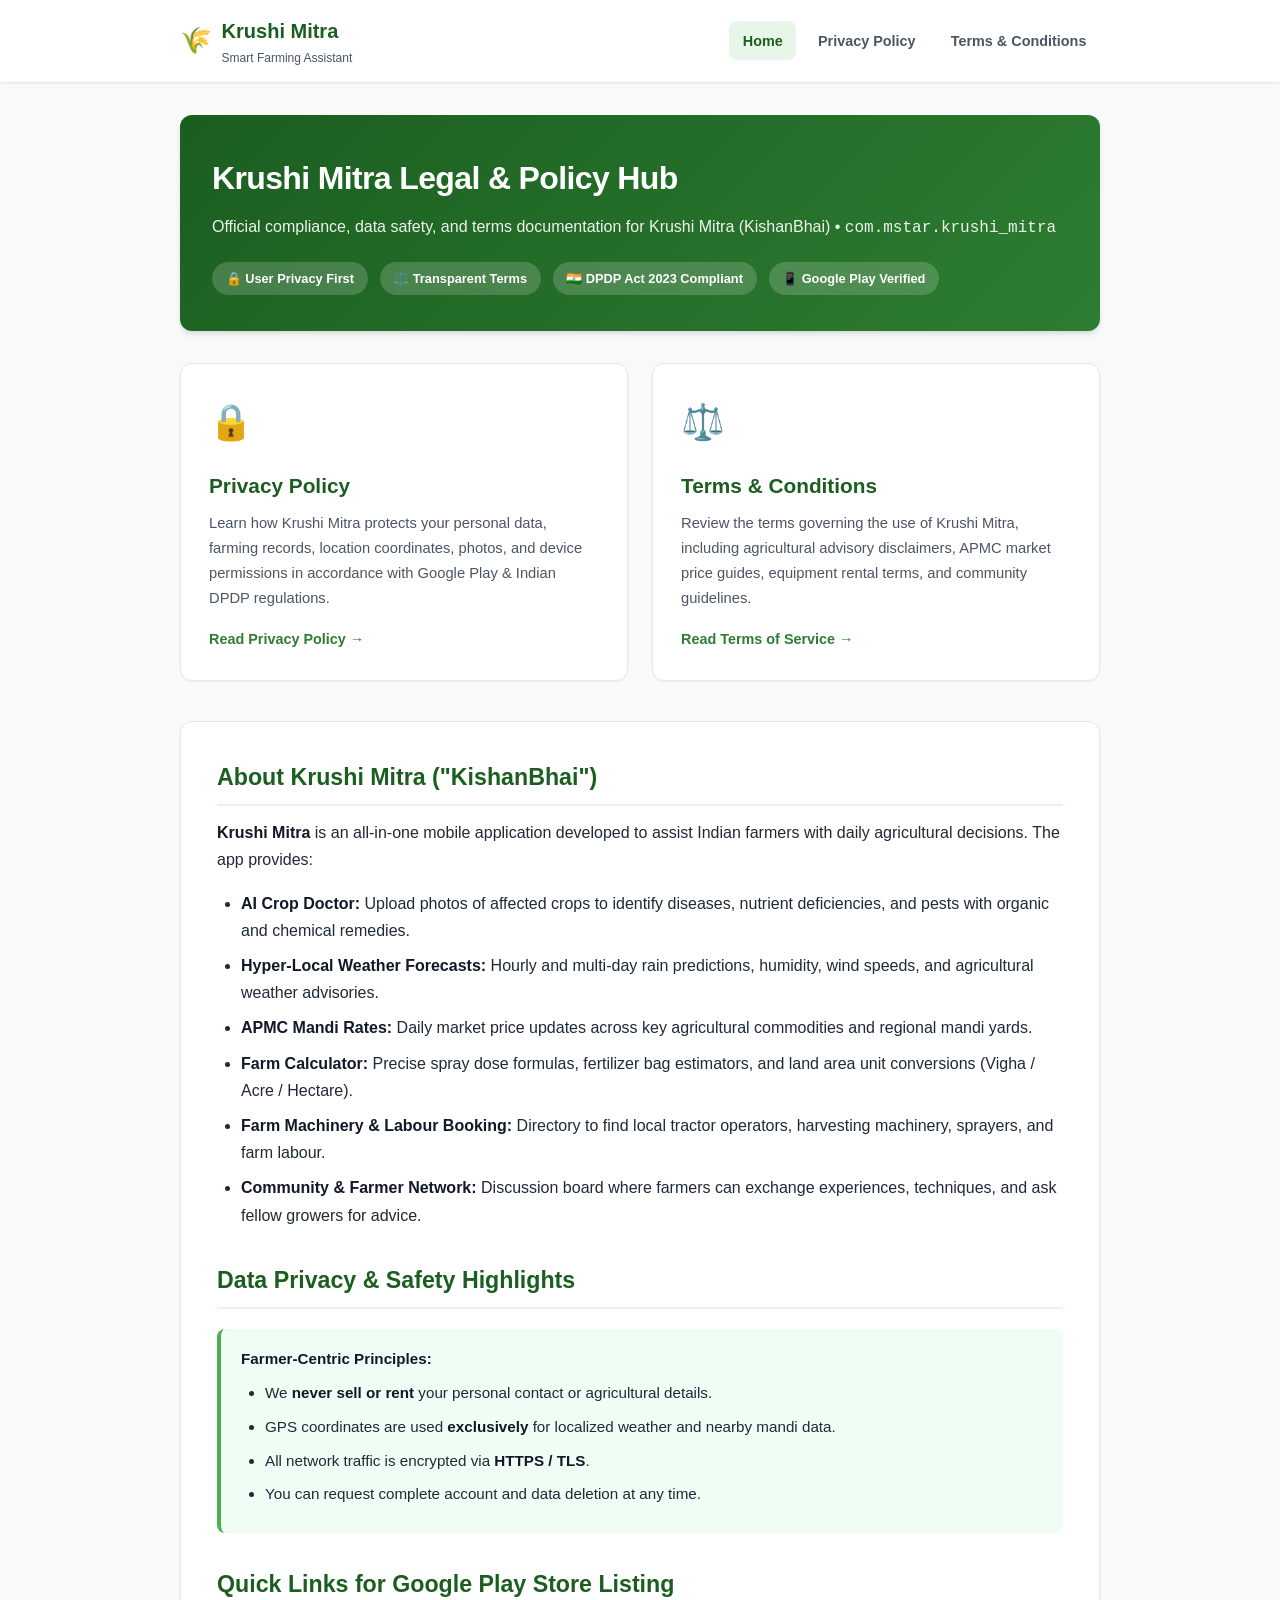
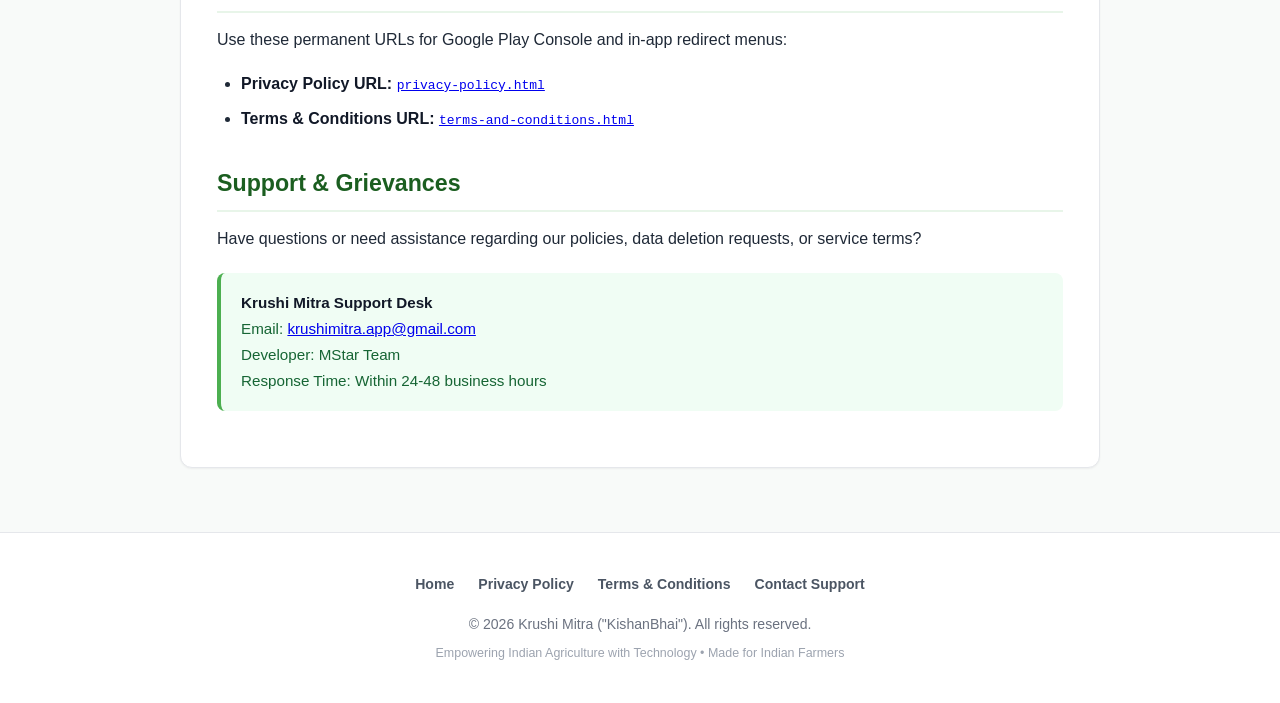
==== index.html @ 88faa7fb "Initial commit: Privacy Policy and Terms and Conditions pages for Krushi Mitra" ====
<!DOCTYPE html>
<html lang="en">
<head>
  <meta charset="UTF-8">
  <meta name="viewport" content="width=device-width, initial-scale=1.0">
  <title>Krushi Mitra - Legal & Policy Hub</title>
  <meta name="description" content="Official Legal and Policy Portal for Krushi Mitra (KishanBhai). Access Privacy Policy, Terms & Conditions, and User Data Rights.">
  <link rel="stylesheet" href="style.css">
  <link rel="icon" href="data:image/svg+xml,<svg xmlns=%22http://www.w3.org/2000/svg%22 viewBox=%220 0 100 100%22><text y=%22.9em%22 font-size=%2290%22>🌾</text></svg>">
</head>
<body>

  <!-- Site Header -->
  <header class="site-header">
    <div class="nav-container">
      <a href="index.html" class="brand">
        <span class="brand-icon">🌾</span>
        <div>
          <span>Krushi Mitra</span>
          <span class="brand-sub">Smart Farming Assistant</span>
        </div>
      </a>
      <nav class="nav-links">
        <a href="index.html" class="nav-link active">Home</a>
        <a href="privacy-policy.html" class="nav-link">Privacy Policy</a>
        <a href="terms-and-conditions.html" class="nav-link">Terms & Conditions</a>
      </nav>
    </div>
  </header>

  <!-- Main Content -->
  <main class="content-wrapper">

    <!-- Hero Card -->
    <section class="hero-card">
      <h1>Krushi Mitra Legal & Policy Hub</h1>
      <p class="hero-subtitle">Official compliance, data safety, and terms documentation for Krushi Mitra (KishanBhai) &bull; <code>com.mstar.krushi_mitra</code></p>
      <div class="badge-row">
        <span class="badge">🔒 User Privacy First</span>
        <span class="badge">⚖️ Transparent Terms</span>
        <span class="badge">🇮🇳 DPDP Act 2023 Compliant</span>
        <span class="badge">📱 Google Play Verified</span>
      </div>
    </section>

    <!-- Action Grid -->
    <section class="action-grid">
      
      <!-- Privacy Policy Card -->
      <a href="privacy-policy.html" class="action-card">
        <div class="action-icon">🔒</div>
        <h3>Privacy Policy</h3>
        <p>Learn how Krushi Mitra protects your personal data, farming records, location coordinates, photos, and device permissions in accordance with Google Play & Indian DPDP regulations.</p>
        <span class="action-link-text">Read Privacy Policy &rarr;</span>
      </a>

      <!-- Terms & Conditions Card -->
      <a href="terms-and-conditions.html" class="action-card">
        <div class="action-icon">⚖️</div>
        <h3>Terms & Conditions</h3>
        <p>Review the terms governing the use of Krushi Mitra, including agricultural advisory disclaimers, APMC market price guides, equipment rental terms, and community guidelines.</p>
        <span class="action-link-text">Read Terms of Service &rarr;</span>
      </a>

    </section>

    <!-- Overview Card -->
    <article class="policy-card">
      <h2>About Krushi Mitra ("KishanBhai")</h2>
      <p>
        <strong>Krushi Mitra</strong> is an all-in-one mobile application developed to assist Indian farmers with daily agricultural decisions. The app provides:
      </p>
      <ul>
        <li><strong>AI Crop Doctor:</strong> Upload photos of affected crops to identify diseases, nutrient deficiencies, and pests with organic and chemical remedies.</li>
        <li><strong>Hyper-Local Weather Forecasts:</strong> Hourly and multi-day rain predictions, humidity, wind speeds, and agricultural weather advisories.</li>
        <li><strong>APMC Mandi Rates:</strong> Daily market price updates across key agricultural commodities and regional mandi yards.</li>
        <li><strong>Farm Calculator:</strong> Precise spray dose formulas, fertilizer bag estimators, and land area unit conversions (Vigha / Acre / Hectare).</li>
        <li><strong>Farm Machinery & Labour Booking:</strong> Directory to find local tractor operators, harvesting machinery, sprayers, and farm labour.</li>
        <li><strong>Community & Farmer Network:</strong> Discussion board where farmers can exchange experiences, techniques, and ask fellow growers for advice.</li>
      </ul>

      <h2>Data Privacy & Safety Highlights</h2>
      <div class="callout callout-info">
        <strong>Farmer-Centric Principles:</strong>
        <ul style="margin-top: 0.5rem; margin-bottom: 0;">
          <li>We <strong>never sell or rent</strong> your personal contact or agricultural details.</li>
          <li>GPS coordinates are used <strong>exclusively</strong> for localized weather and nearby mandi data.</li>
          <li>All network traffic is encrypted via <strong>HTTPS / TLS</strong>.</li>
          <li>You can request complete account and data deletion at any time.</li>
        </ul>
      </div>

      <h2>Quick Links for Google Play Store Listing</h2>
      <p>Use these permanent URLs for Google Play Console and in-app redirect menus:</p>
      <ul>
        <li><strong>Privacy Policy URL:</strong> <a href="privacy-policy.html"><code>privacy-policy.html</code></a></li>
        <li><strong>Terms & Conditions URL:</strong> <a href="terms-and-conditions.html"><code>terms-and-conditions.html</code></a></li>
      </ul>

      <h2>Support & Grievances</h2>
      <p>
        Have questions or need assistance regarding our policies, data deletion requests, or service terms?
      </p>
      <div class="callout callout-info">
        <strong>Krushi Mitra Support Desk</strong><br>
        Email: <a href="mailto:krushimitra.app@gmail.com">krushimitra.app@gmail.com</a><br>
        Developer: MStar Team<br>
        Response Time: Within 24-48 business hours
      </div>

    </article>

  </main>

  <!-- Site Footer -->
  <footer class="site-footer">
    <div class="footer-nav">
      <a href="index.html">Home</a>
      <a href="privacy-policy.html">Privacy Policy</a>
      <a href="terms-and-conditions.html">Terms & Conditions</a>
      <a href="mailto:krushimitra.app@gmail.com">Contact Support</a>
    </div>
    <p>&copy; 2026 Krushi Mitra ("KishanBhai"). All rights reserved.</p>
    <p style="font-size: 0.78rem; margin-top: 0.4rem; color: #9ca3af;">Empowering Indian Agriculture with Technology &bull; Made for Indian Farmers</p>
  </footer>

  <!-- Back to Top Button -->
  <button id="back-to-top" aria-label="Back to top" onclick="window.scrollTo({top: 0, behavior: 'smooth'});">↑</button>

  <script>
    const btn = document.getElementById('back-to-top');
    window.addEventListener('scroll', () => {
      if (window.scrollY > 300) {
        btn.style.display = 'flex';
      } else {
        btn.style.display = 'none';
      }
    });
  </script>

</body>
</html>
---- style.css ----
:root {
  --primary: #1b5e20;
  --primary-light: #2e7d32;
  --primary-lighter: #4caf50;
  --primary-bg: #e8f5e9;
  --accent: #f57f17;
  --text-main: #1f2937;
  --text-muted: #4b5563;
  --text-light: #6b7280;
  --bg-body: #f8faf9;
  --bg-card: #ffffff;
  --border: #e5e7eb;
  --border-light: #f3f4f6;
  --shadow-sm: 0 1px 2px 0 rgba(0, 0, 0, 0.05);
  --shadow-md: 0 4px 6px -1px rgba(0, 0, 0, 0.1), 0 2px 4px -1px rgba(0, 0, 0, 0.06);
  --shadow-lg: 0 10px 15px -3px rgba(0, 0, 0, 0.1), 0 4px 6px -2px rgba(0, 0, 0, 0.05);
  --radius: 12px;
  --radius-sm: 8px;
  --radius-full: 9999px;
  --max-w: 960px;
}

* {
  box-sizing: border-box;
  margin: 0;
  padding: 0;
}

body {
  font-family: -apple-system, BlinkMacSystemFont, "Segoe UI", Roboto, "Helvetica Neue", Arial, sans-serif;
  color: var(--text-main);
  background-color: var(--bg-body);
  line-height: 1.7;
  -webkit-font-smoothing: antialiased;
}

/* Header & Navigation */
header.site-header {
  background: #ffffff;
  border-bottom: 1px solid var(--border);
  position: sticky;
  top: 0;
  z-index: 100;
  box-shadow: var(--shadow-sm);
}

.nav-container {
  max-width: var(--max-w);
  margin: 0 auto;
  padding: 0.85rem 1.25rem;
  display: flex;
  justify-content: space-between;
  align-items: center;
  flex-wrap: wrap;
  gap: 0.75rem;
}

.brand {
  display: flex;
  align-items: center;
  gap: 0.6rem;
  text-decoration: none;
  color: var(--primary);
  font-weight: 800;
  font-size: 1.25rem;
}

.brand-icon {
  font-size: 1.6rem;
  line-height: 1;
}

.brand-sub {
  font-size: 0.75rem;
  color: var(--text-muted);
  font-weight: 500;
  display: block;
}

nav.nav-links {
  display: flex;
  align-items: center;
  gap: 0.5rem;
}

.nav-link {
  text-decoration: none;
  color: var(--text-muted);
  font-weight: 600;
  font-size: 0.9rem;
  padding: 0.45rem 0.85rem;
  border-radius: var(--radius-sm);
  transition: all 0.2s ease;
}

.nav-link:hover {
  color: var(--primary);
  background-color: var(--primary-bg);
}

.nav-link.active {
  color: var(--primary);
  background-color: var(--primary-bg);
  font-weight: 700;
}

/* Main Container */
main.content-wrapper {
  max-width: var(--max-w);
  margin: 2rem auto 4rem auto;
  padding: 0 1.25rem;
}

/* Hero Section */
.hero-card {
  background: linear-gradient(135deg, #1b5e20 0%, #2e7d32 100%);
  color: #ffffff;
  border-radius: var(--radius);
  padding: 2.25rem 2rem;
  margin-bottom: 2rem;
  box-shadow: var(--shadow-md);
}

.hero-card h1 {
  font-size: 2rem;
  font-weight: 800;
  margin-bottom: 0.5rem;
  letter-spacing: -0.02em;
}

.hero-subtitle {
  font-size: 1rem;
  opacity: 0.92;
  margin-bottom: 1.25rem;
}

.badge-row {
  display: flex;
  gap: 0.75rem;
  flex-wrap: wrap;
}

.badge {
  display: inline-flex;
  align-items: center;
  gap: 0.4rem;
  background: rgba(255, 255, 255, 0.18);
  backdrop-filter: blur(4px);
  padding: 0.35rem 0.85rem;
  border-radius: var(--radius-full);
  font-size: 0.8rem;
  font-weight: 600;
}

/* Content Card */
.policy-card {
  background: var(--bg-card);
  border: 1px solid var(--border);
  border-radius: var(--radius);
  padding: 2.25rem;
  box-shadow: var(--shadow-sm);
  margin-bottom: 2rem;
}

.policy-card h2 {
  font-size: 1.45rem;
  font-weight: 700;
  color: var(--primary);
  margin-top: 2rem;
  margin-bottom: 0.85rem;
  padding-bottom: 0.4rem;
  border-bottom: 2px solid var(--primary-bg);
  display: flex;
  align-items: center;
  gap: 0.5rem;
}

.policy-card h2:first-of-type {
  margin-top: 0;
}

.policy-card h3 {
  font-size: 1.15rem;
  font-weight: 700;
  color: var(--text-main);
  margin-top: 1.35rem;
  margin-bottom: 0.5rem;
}

.policy-card p {
  margin-bottom: 1rem;
  color: var(--text-main);
}

.policy-card ul, .policy-card ol {
  margin-bottom: 1.25rem;
  padding-left: 1.5rem;
}

.policy-card li {
  margin-bottom: 0.5rem;
  color: var(--text-main);
}

.policy-card strong {
  color: #111827;
}

/* Callout / Notice Boxes */
.callout {
  padding: 1.1rem 1.25rem;
  border-radius: var(--radius-sm);
  margin: 1.25rem 0;
  border-left: 4px solid;
  font-size: 0.95rem;
}

.callout-info {
  background-color: #f0fdf4;
  border-left-color: var(--primary-lighter);
  color: #166534;
}

.callout-warning {
  background-color: #fffbeb;
  border-left-color: #f59e0b;
  color: #92400e;
}

.callout-alert {
  background-color: #fef2f2;
  border-left-color: #ef4444;
  color: #991b1b;
}

/* Tables */
.table-responsive {
  overflow-x: auto;
  margin: 1.25rem 0;
  border-radius: var(--radius-sm);
  border: 1px solid var(--border);
}

table {
  width: 100%;
  border-collapse: collapse;
  text-align: left;
  font-size: 0.9rem;
}

th {
  background-color: #f9fafb;
  color: var(--text-main);
  font-weight: 700;
  padding: 0.85rem 1rem;
  border-bottom: 1px solid var(--border);
}

td {
  padding: 0.85rem 1rem;
  border-bottom: 1px solid var(--border);
  color: var(--text-muted);
}

tr:last-child td {
  border-bottom: none;
}

tr:hover td {
  background-color: #fcfdfc;
}

/* Action Grid (Home) */
.action-grid {
  display: grid;
  grid-template-columns: repeat(auto-fit, minmax(280px, 1fr));
  gap: 1.5rem;
  margin-bottom: 2.5rem;
}

.action-card {
  background: var(--bg-card);
  border: 1px solid var(--border);
  border-radius: var(--radius);
  padding: 1.75rem;
  box-shadow: var(--shadow-sm);
  text-decoration: none;
  color: inherit;
  display: flex;
  flex-direction: column;
  transition: transform 0.2s ease, box-shadow 0.2s ease, border-color 0.2s ease;
}

.action-card:hover {
  transform: translateY(-3px);
  box-shadow: var(--shadow-md);
  border-color: var(--primary-lighter);
}

.action-icon {
  font-size: 2.2rem;
  margin-bottom: 1rem;
}

.action-card h3 {
  font-size: 1.3rem;
  font-weight: 700;
  color: var(--primary);
  margin-bottom: 0.5rem;
}

.action-card p {
  font-size: 0.92rem;
  color: var(--text-muted);
  flex-grow: 1;
  margin-bottom: 1rem;
}

.action-link-text {
  font-size: 0.9rem;
  font-weight: 700;
  color: var(--primary-light);
  display: inline-flex;
  align-items: center;
  gap: 0.35rem;
}

/* Quick Jump Menu */
.quick-jump {
  background: #f9fafb;
  border: 1px solid var(--border);
  border-radius: var(--radius-sm);
  padding: 1rem 1.25rem;
  margin-bottom: 1.75rem;
}

.quick-jump-title {
  font-weight: 700;
  font-size: 0.85rem;
  text-transform: uppercase;
  letter-spacing: 0.05em;
  color: var(--text-light);
  margin-bottom: 0.5rem;
}

.quick-jump-list {
  display: flex;
  flex-wrap: wrap;
  gap: 0.5rem;
  list-style: none;
  padding: 0;
  margin: 0;
}

.quick-jump-list a {
  text-decoration: none;
  background: #ffffff;
  border: 1px solid var(--border);
  color: var(--primary);
  font-size: 0.82rem;
  font-weight: 600;
  padding: 0.35rem 0.75rem;
  border-radius: var(--radius-full);
  transition: all 0.15s ease;
}

.quick-jump-list a:hover {
  background: var(--primary);
  color: #ffffff;
  border-color: var(--primary);
}

/* Footer */
footer.site-footer {
  background: #ffffff;
  border-top: 1px solid var(--border);
  padding: 2.5rem 1.25rem;
  text-align: center;
  color: var(--text-light);
  font-size: 0.88rem;
}

.footer-nav {
  display: flex;
  justify-content: center;
  gap: 1.5rem;
  margin-bottom: 1rem;
  flex-wrap: wrap;
}

.footer-nav a {
  text-decoration: none;
  color: var(--text-muted);
  font-weight: 600;
}

.footer-nav a:hover {
  color: var(--primary);
}

/* Back to Top */
#back-to-top {
  position: fixed;
  bottom: 24px;
  right: 24px;
  background: var(--primary);
  color: #ffffff;
  width: 44px;
  height: 44px;
  border-radius: 50%;
  border: none;
  cursor: pointer;
  box-shadow: var(--shadow-lg);
  display: none;
  align-items: center;
  justify-content: center;
  font-size: 1.25rem;
  transition: opacity 0.2s ease, transform 0.2s ease;
  z-index: 99;
}

#back-to-top:hover {
  transform: scale(1.08);
  background: var(--primary-light);
}

/* Responsive */
@media (max-width: 640px) {
  .hero-card {
    padding: 1.5rem 1.25rem;
  }
  .hero-card h1 {
    font-size: 1.5rem;
  }
  .policy-card {
    padding: 1.25rem;
  }
  .policy-card h2 {
    font-size: 1.25rem;
  }
  .nav-container {
    padding: 0.75rem 1rem;
  }
}
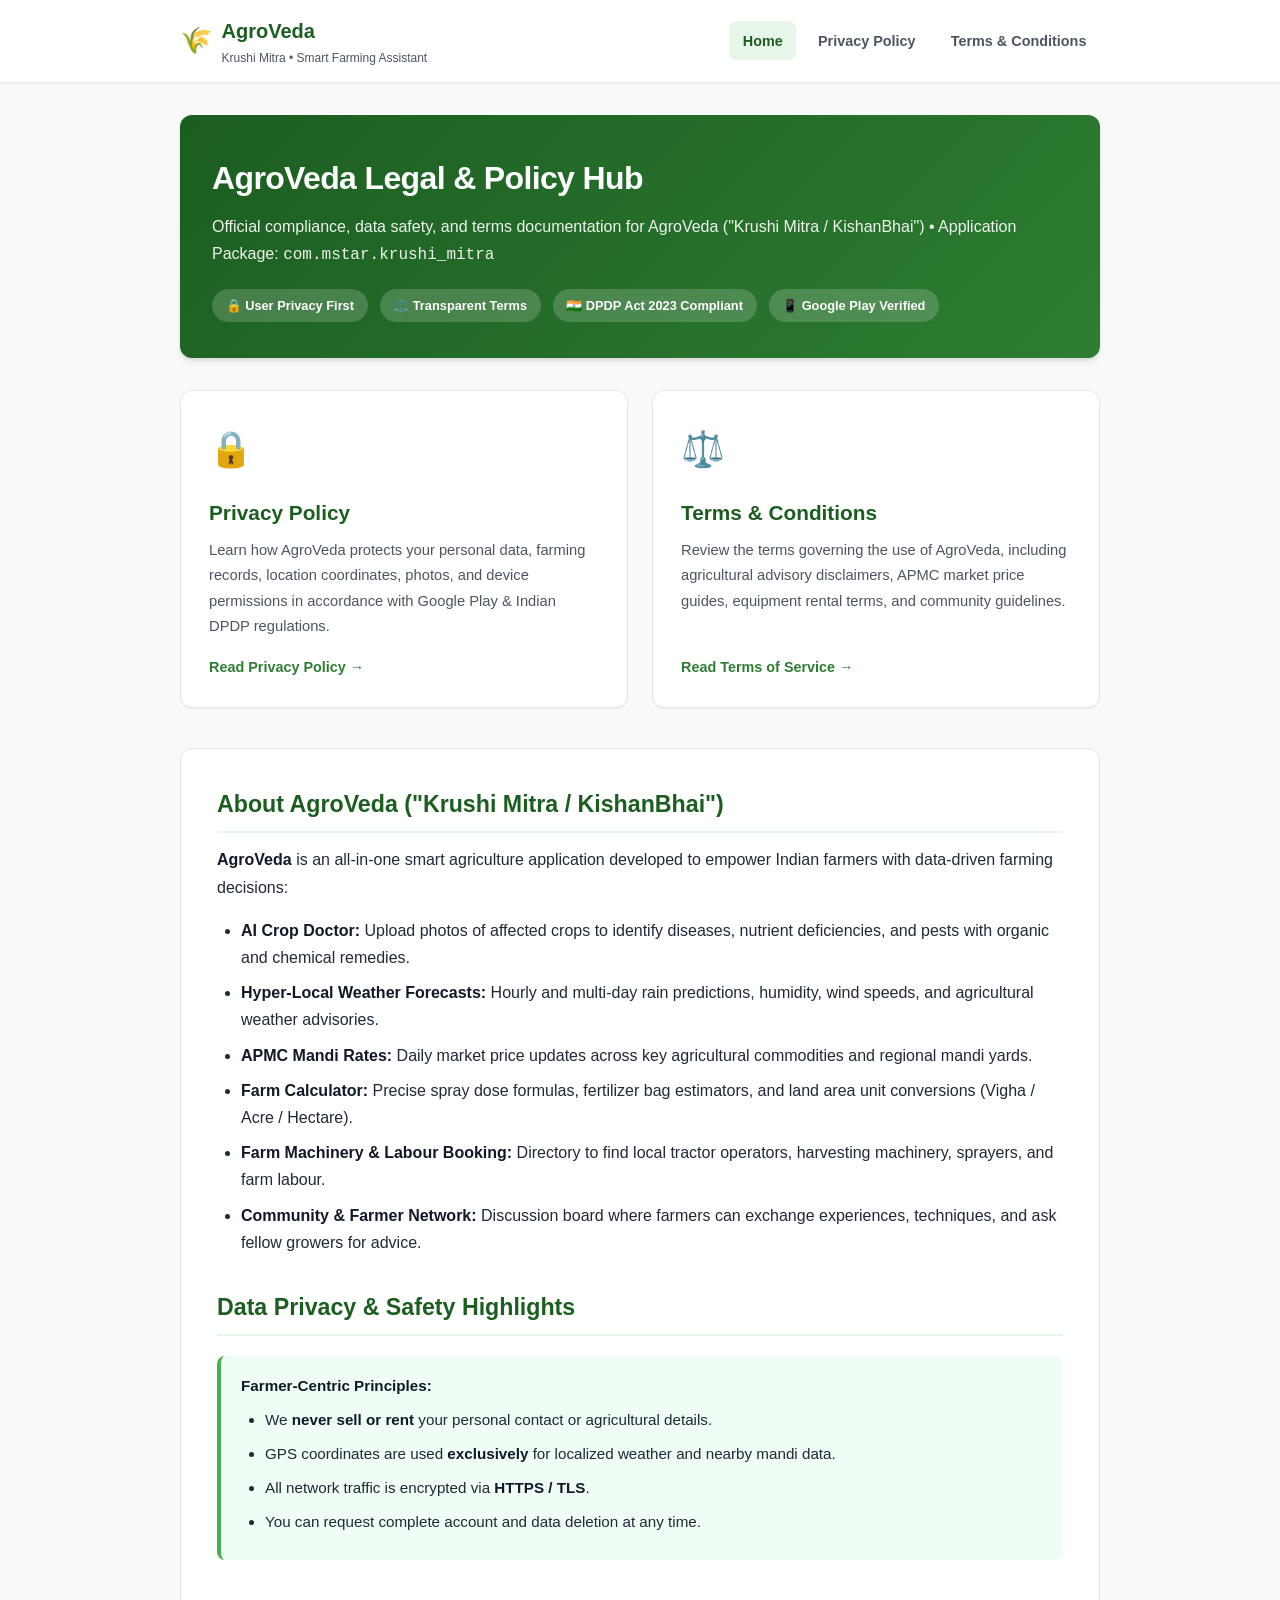
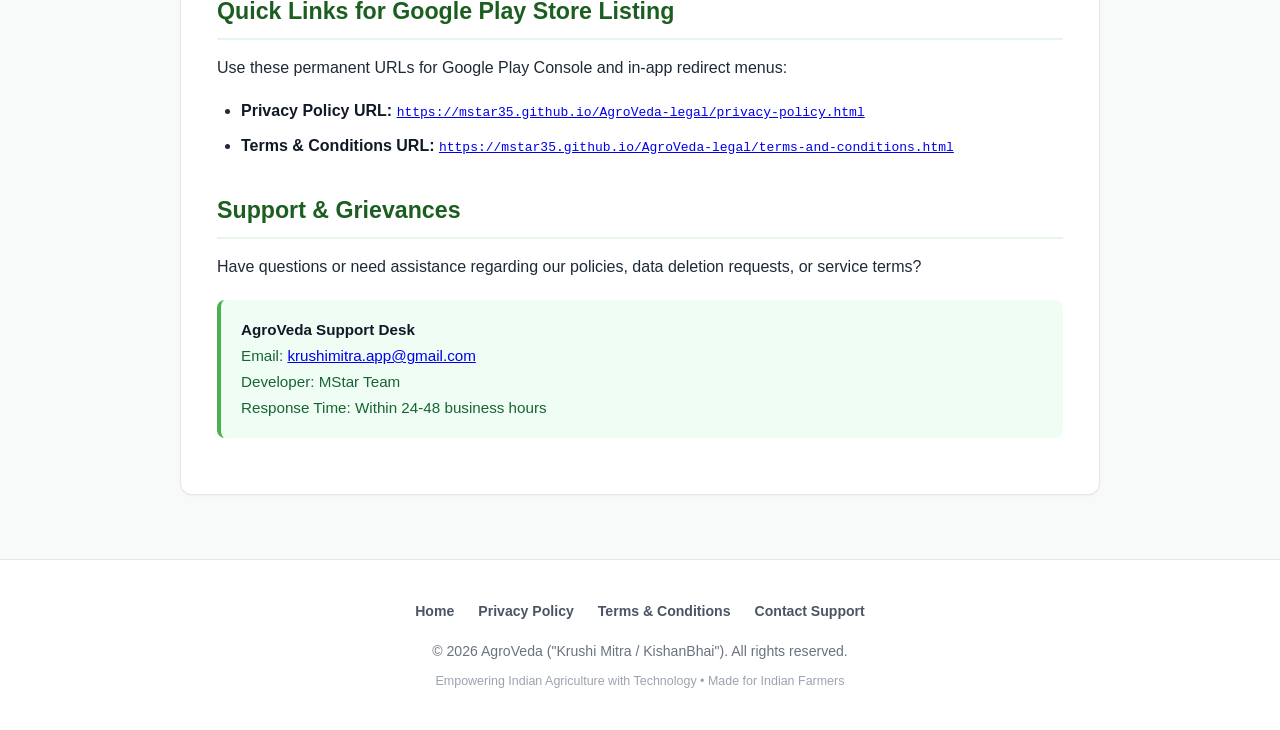
==== commit 518edb85: "Update legal documentation with AgroVeda branding and live GitHub Pages URLs" ====
--- a/index.html
+++ b/index.html
@@ -3,8 +3,8 @@
 <head>
   <meta charset="UTF-8">
   <meta name="viewport" content="width=device-width, initial-scale=1.0">
-  <title>Krushi Mitra - Legal & Policy Hub</title>
-  <meta name="description" content="Official Legal and Policy Portal for Krushi Mitra (KishanBhai). Access Privacy Policy, Terms & Conditions, and User Data Rights.">
+  <title>AgroVeda - Legal & Policy Hub</title>
+  <meta name="description" content="Official Legal and Policy Portal for AgroVeda (Krushi Mitra / KishanBhai). Access Privacy Policy, Terms & Conditions, and User Data Rights.">
   <link rel="stylesheet" href="style.css">
   <link rel="icon" href="data:image/svg+xml,<svg xmlns=%22http://www.w3.org/2000/svg%22 viewBox=%220 0 100 100%22><text y=%22.9em%22 font-size=%2290%22>🌾</text></svg>">
 </head>
@@ -16,8 +16,8 @@
       <a href="index.html" class="brand">
         <span class="brand-icon">🌾</span>
         <div>
-          <span>Krushi Mitra</span>
-          <span class="brand-sub">Smart Farming Assistant</span>
+          <span>AgroVeda</span>
+          <span class="brand-sub">Krushi Mitra &bull; Smart Farming Assistant</span>
         </div>
       </a>
       <nav class="nav-links">
@@ -33,8 +33,8 @@
 
     <!-- Hero Card -->
     <section class="hero-card">
-      <h1>Krushi Mitra Legal & Policy Hub</h1>
-      <p class="hero-subtitle">Official compliance, data safety, and terms documentation for Krushi Mitra (KishanBhai) &bull; <code>com.mstar.krushi_mitra</code></p>
+      <h1>AgroVeda Legal & Policy Hub</h1>
+      <p class="hero-subtitle">Official compliance, data safety, and terms documentation for AgroVeda ("Krushi Mitra / KishanBhai") &bull; Application Package: <code>com.mstar.krushi_mitra</code></p>
       <div class="badge-row">
         <span class="badge">🔒 User Privacy First</span>
         <span class="badge">⚖️ Transparent Terms</span>
@@ -50,7 +50,7 @@
       <a href="privacy-policy.html" class="action-card">
         <div class="action-icon">🔒</div>
         <h3>Privacy Policy</h3>
-        <p>Learn how Krushi Mitra protects your personal data, farming records, location coordinates, photos, and device permissions in accordance with Google Play & Indian DPDP regulations.</p>
+        <p>Learn how AgroVeda protects your personal data, farming records, location coordinates, photos, and device permissions in accordance with Google Play & Indian DPDP regulations.</p>
         <span class="action-link-text">Read Privacy Policy &rarr;</span>
       </a>
 
@@ -58,7 +58,7 @@
       <a href="terms-and-conditions.html" class="action-card">
         <div class="action-icon">⚖️</div>
         <h3>Terms & Conditions</h3>
-        <p>Review the terms governing the use of Krushi Mitra, including agricultural advisory disclaimers, APMC market price guides, equipment rental terms, and community guidelines.</p>
+        <p>Review the terms governing the use of AgroVeda, including agricultural advisory disclaimers, APMC market price guides, equipment rental terms, and community guidelines.</p>
         <span class="action-link-text">Read Terms of Service &rarr;</span>
       </a>
 
@@ -66,9 +66,9 @@
 
     <!-- Overview Card -->
     <article class="policy-card">
-      <h2>About Krushi Mitra ("KishanBhai")</h2>
+      <h2>About AgroVeda ("Krushi Mitra / KishanBhai")</h2>
       <p>
-        <strong>Krushi Mitra</strong> is an all-in-one mobile application developed to assist Indian farmers with daily agricultural decisions. The app provides:
+        <strong>AgroVeda</strong> is an all-in-one smart agriculture application developed to empower Indian farmers with data-driven farming decisions:
       </p>
       <ul>
         <li><strong>AI Crop Doctor:</strong> Upload photos of affected crops to identify diseases, nutrient deficiencies, and pests with organic and chemical remedies.</li>
@@ -93,8 +93,8 @@
       <h2>Quick Links for Google Play Store Listing</h2>
       <p>Use these permanent URLs for Google Play Console and in-app redirect menus:</p>
       <ul>
-        <li><strong>Privacy Policy URL:</strong> <a href="privacy-policy.html"><code>privacy-policy.html</code></a></li>
-        <li><strong>Terms & Conditions URL:</strong> <a href="terms-and-conditions.html"><code>terms-and-conditions.html</code></a></li>
+        <li><strong>Privacy Policy URL:</strong> <a href="privacy-policy.html"><code>https://mstar35.github.io/AgroVeda-legal/privacy-policy.html</code></a></li>
+        <li><strong>Terms & Conditions URL:</strong> <a href="terms-and-conditions.html"><code>https://mstar35.github.io/AgroVeda-legal/terms-and-conditions.html</code></a></li>
       </ul>
 
       <h2>Support & Grievances</h2>
@@ -102,7 +102,7 @@
         Have questions or need assistance regarding our policies, data deletion requests, or service terms?
       </p>
       <div class="callout callout-info">
-        <strong>Krushi Mitra Support Desk</strong><br>
+        <strong>AgroVeda Support Desk</strong><br>
         Email: <a href="mailto:krushimitra.app@gmail.com">krushimitra.app@gmail.com</a><br>
         Developer: MStar Team<br>
         Response Time: Within 24-48 business hours
@@ -120,7 +120,7 @@
       <a href="terms-and-conditions.html">Terms & Conditions</a>
       <a href="mailto:krushimitra.app@gmail.com">Contact Support</a>
     </div>
-    <p>&copy; 2026 Krushi Mitra ("KishanBhai"). All rights reserved.</p>
+    <p>&copy; 2026 AgroVeda ("Krushi Mitra / KishanBhai"). All rights reserved.</p>
     <p style="font-size: 0.78rem; margin-top: 0.4rem; color: #9ca3af;">Empowering Indian Agriculture with Technology &bull; Made for Indian Farmers</p>
   </footer>
 
--- a/style.css
+++ b/style.css
@@ -442,3 +442,4 @@
     padding: 0.75rem 1rem;
   }
 }
+
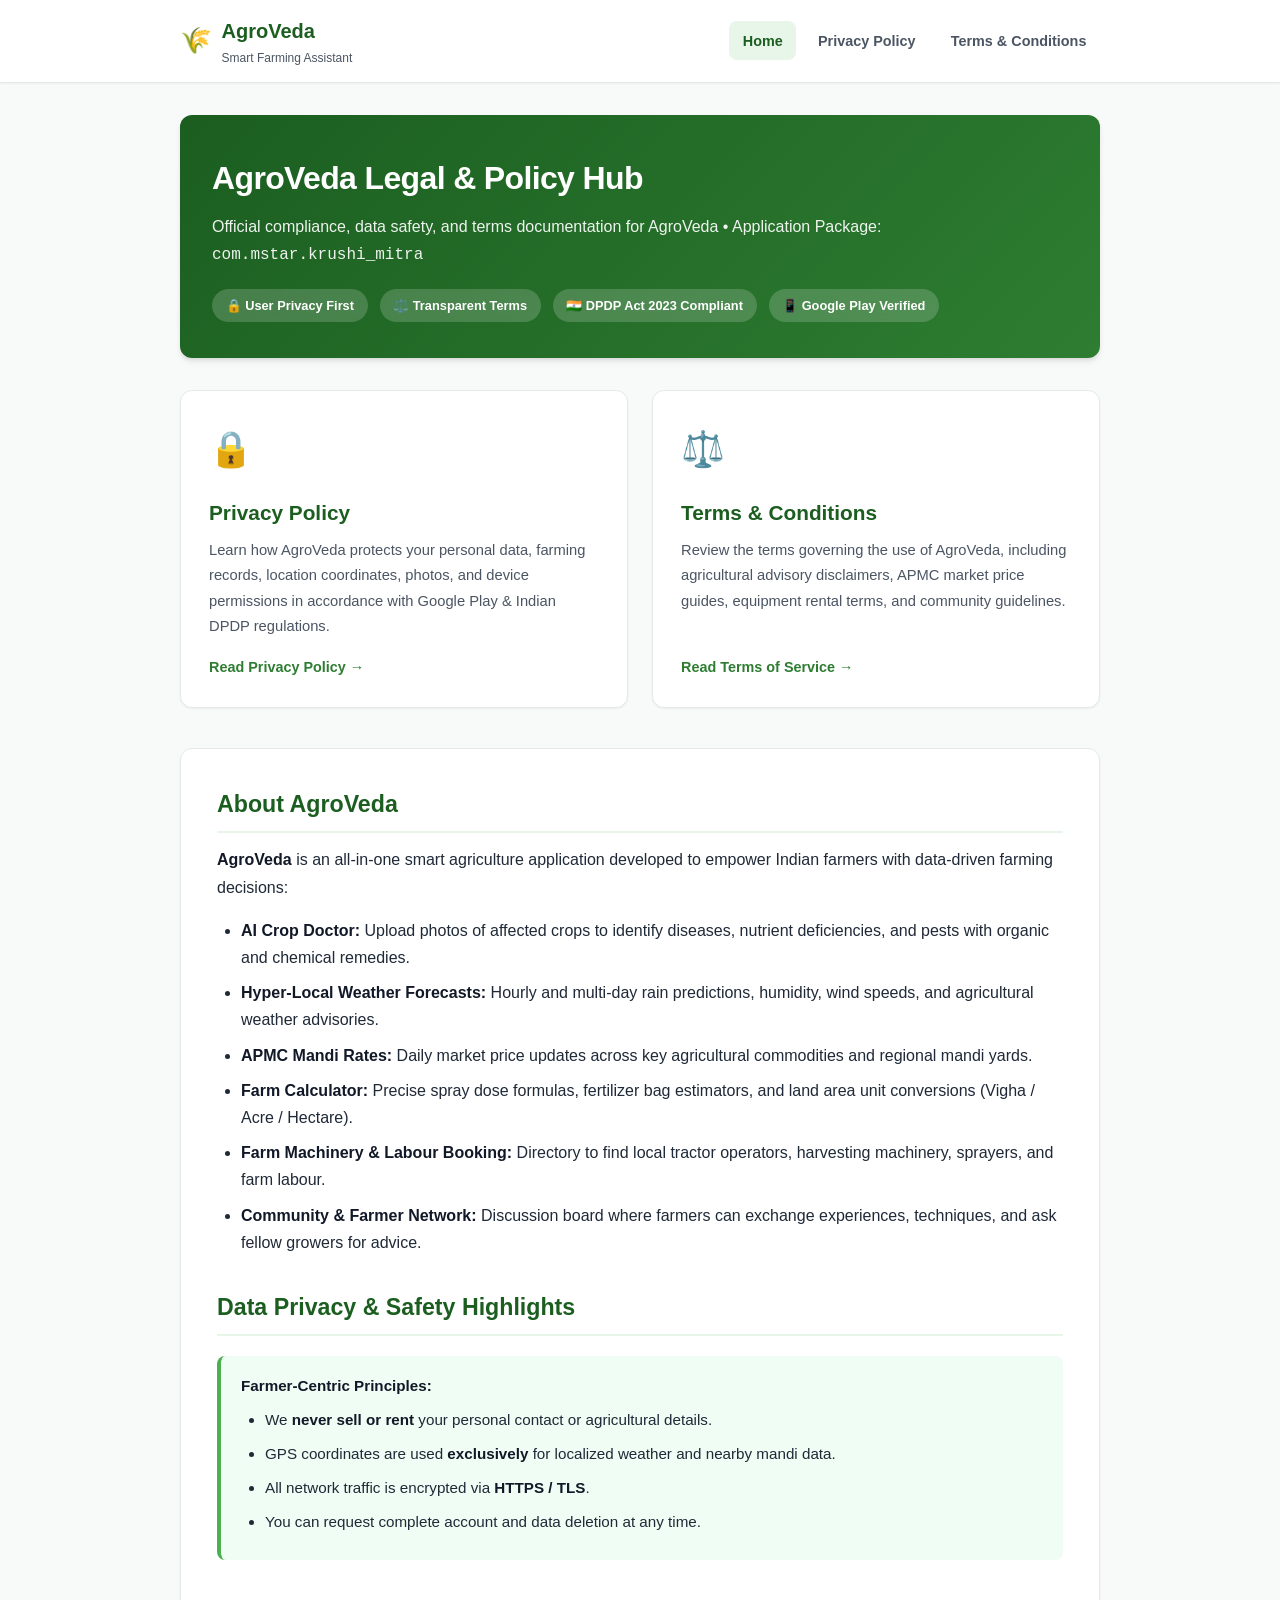
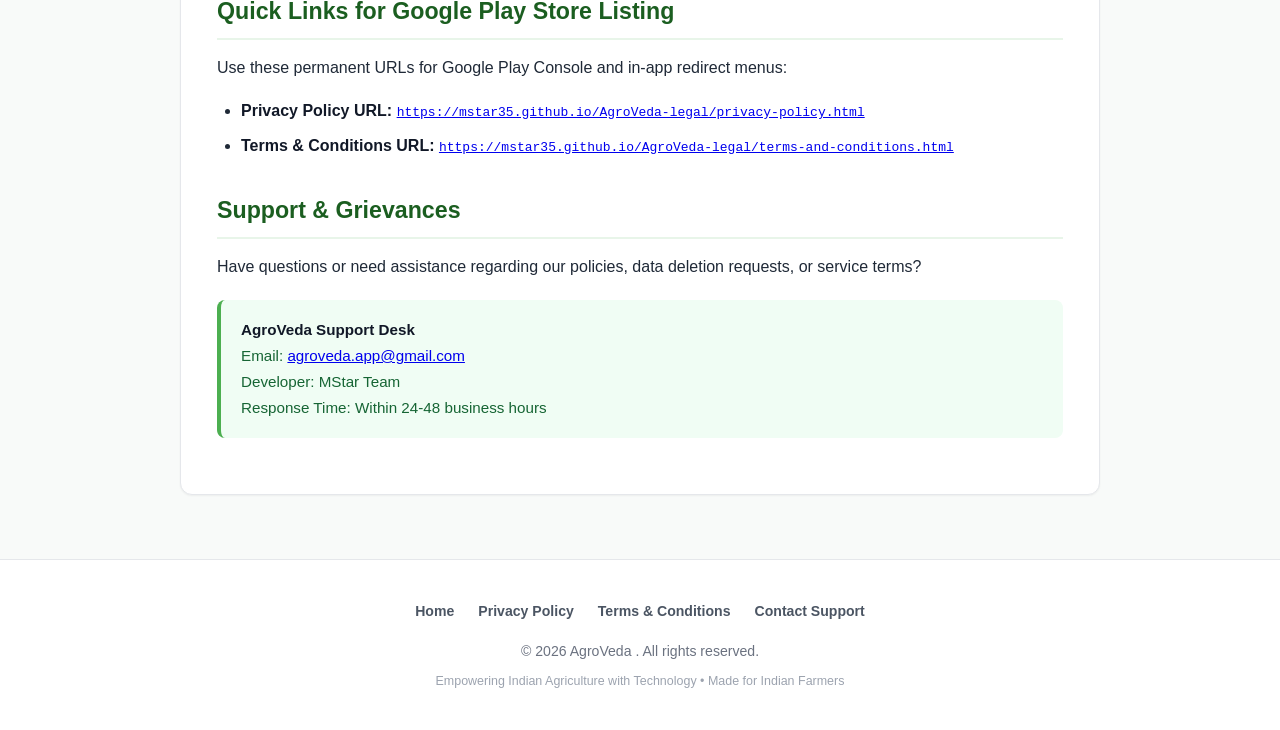
==== commit 7e03316d: "Standardize branding to AgroVeda / Agro Veda across all legal documents" ====
--- a/index.html
+++ b/index.html
@@ -4,7 +4,7 @@
   <meta charset="UTF-8">
   <meta name="viewport" content="width=device-width, initial-scale=1.0">
   <title>AgroVeda - Legal & Policy Hub</title>
-  <meta name="description" content="Official Legal and Policy Portal for AgroVeda (Krushi Mitra / KishanBhai). Access Privacy Policy, Terms & Conditions, and User Data Rights.">
+  <meta name="description" content="Official Legal and Policy Portal for AgroVeda (AgroVeda). Access Privacy Policy, Terms & Conditions, and User Data Rights.">
   <link rel="stylesheet" href="style.css">
   <link rel="icon" href="data:image/svg+xml,<svg xmlns=%22http://www.w3.org/2000/svg%22 viewBox=%220 0 100 100%22><text y=%22.9em%22 font-size=%2290%22>🌾</text></svg>">
 </head>
@@ -17,7 +17,7 @@
         <span class="brand-icon">🌾</span>
         <div>
           <span>AgroVeda</span>
-          <span class="brand-sub">Krushi Mitra &bull; Smart Farming Assistant</span>
+          <span class="brand-sub">Smart Farming Assistant</span>
         </div>
       </a>
       <nav class="nav-links">
@@ -34,7 +34,7 @@
     <!-- Hero Card -->
     <section class="hero-card">
       <h1>AgroVeda Legal & Policy Hub</h1>
-      <p class="hero-subtitle">Official compliance, data safety, and terms documentation for AgroVeda ("Krushi Mitra / KishanBhai") &bull; Application Package: <code>com.mstar.krushi_mitra</code></p>
+      <p class="hero-subtitle">Official compliance, data safety, and terms documentation for AgroVeda  &bull; Application Package: <code>com.mstar.krushi_mitra</code></p>
       <div class="badge-row">
         <span class="badge">🔒 User Privacy First</span>
         <span class="badge">⚖️ Transparent Terms</span>
@@ -66,7 +66,7 @@
 
     <!-- Overview Card -->
     <article class="policy-card">
-      <h2>About AgroVeda ("Krushi Mitra / KishanBhai")</h2>
+      <h2>About AgroVeda </h2>
       <p>
         <strong>AgroVeda</strong> is an all-in-one smart agriculture application developed to empower Indian farmers with data-driven farming decisions:
       </p>
@@ -103,7 +103,7 @@
       </p>
       <div class="callout callout-info">
         <strong>AgroVeda Support Desk</strong><br>
-        Email: <a href="mailto:krushimitra.app@gmail.com">krushimitra.app@gmail.com</a><br>
+        Email: <a href="mailto:agroveda.app@gmail.com">agroveda.app@gmail.com</a><br>
         Developer: MStar Team<br>
         Response Time: Within 24-48 business hours
       </div>
@@ -118,9 +118,9 @@
       <a href="index.html">Home</a>
       <a href="privacy-policy.html">Privacy Policy</a>
       <a href="terms-and-conditions.html">Terms & Conditions</a>
-      <a href="mailto:krushimitra.app@gmail.com">Contact Support</a>
+      <a href="mailto:agroveda.app@gmail.com">Contact Support</a>
     </div>
-    <p>&copy; 2026 AgroVeda ("Krushi Mitra / KishanBhai"). All rights reserved.</p>
+    <p>&copy; 2026 AgroVeda . All rights reserved.</p>
     <p style="font-size: 0.78rem; margin-top: 0.4rem; color: #9ca3af;">Empowering Indian Agriculture with Technology &bull; Made for Indian Farmers</p>
   </footer>
 
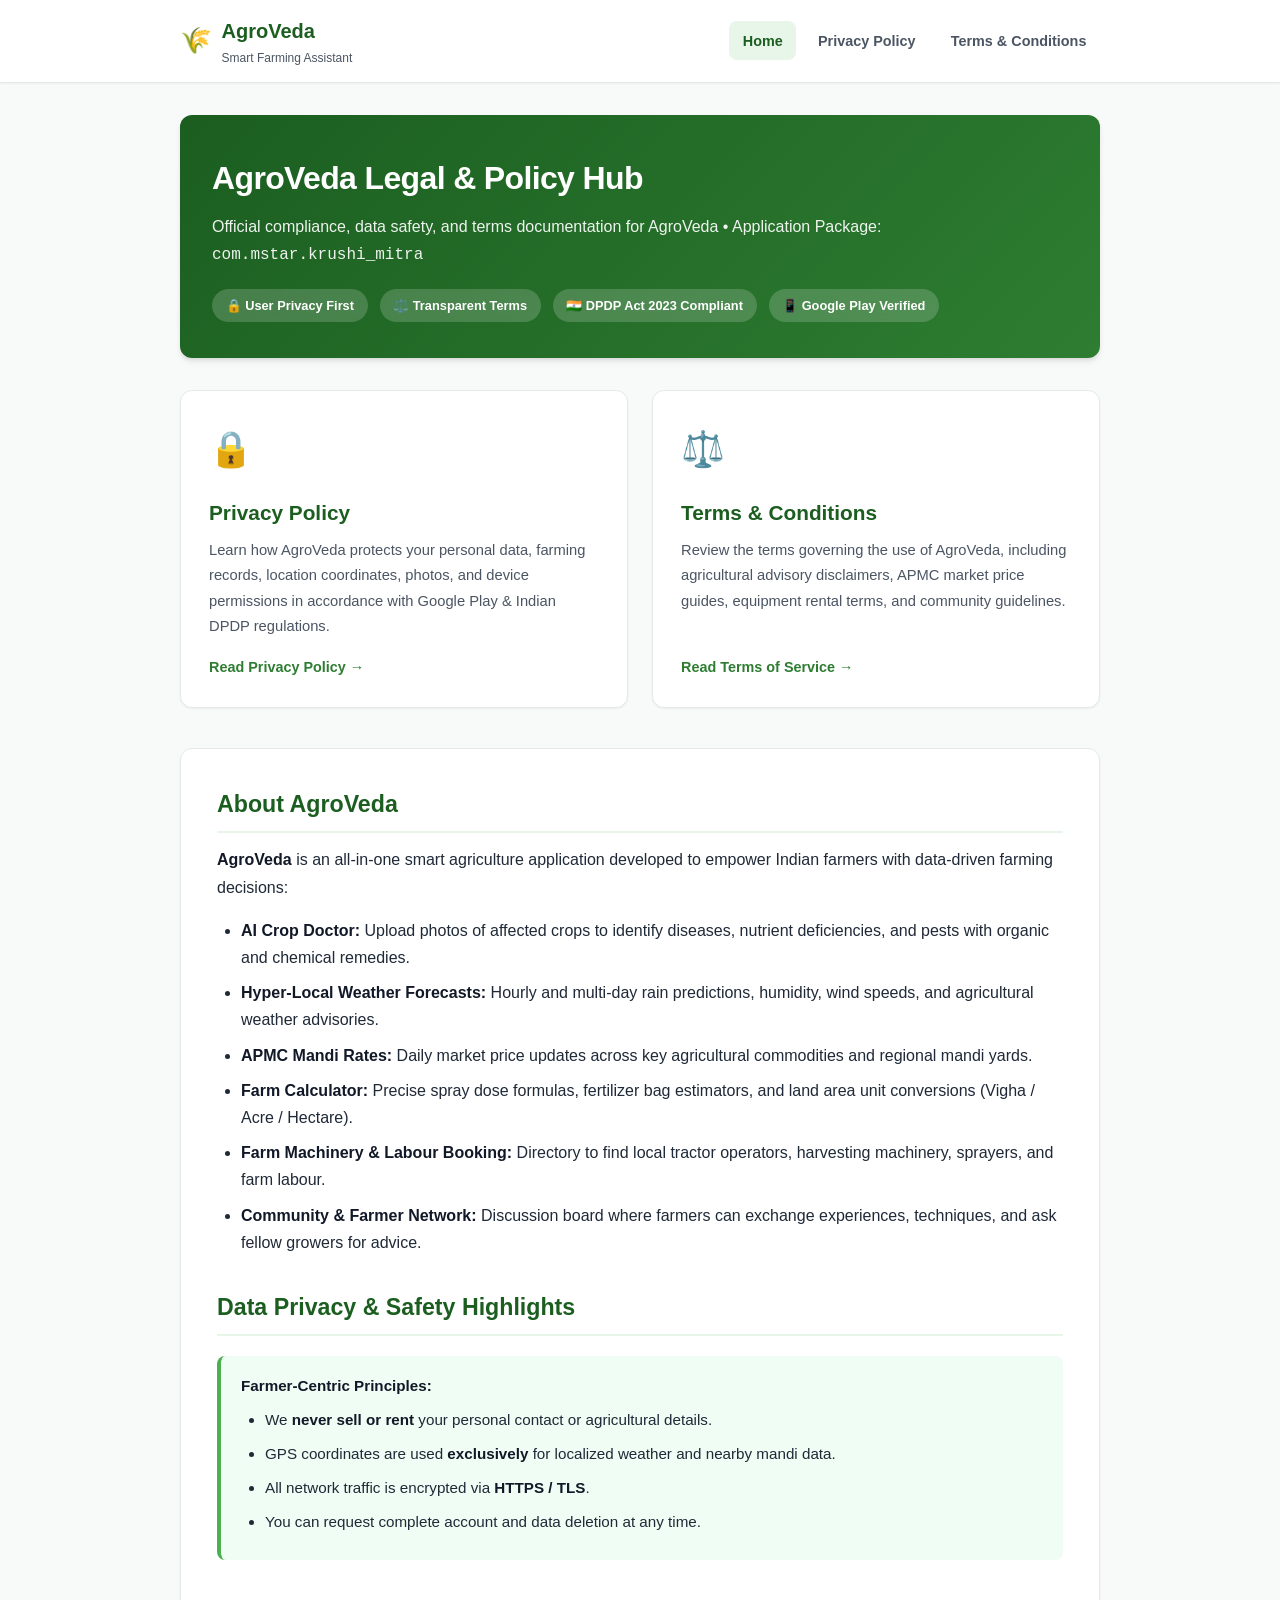
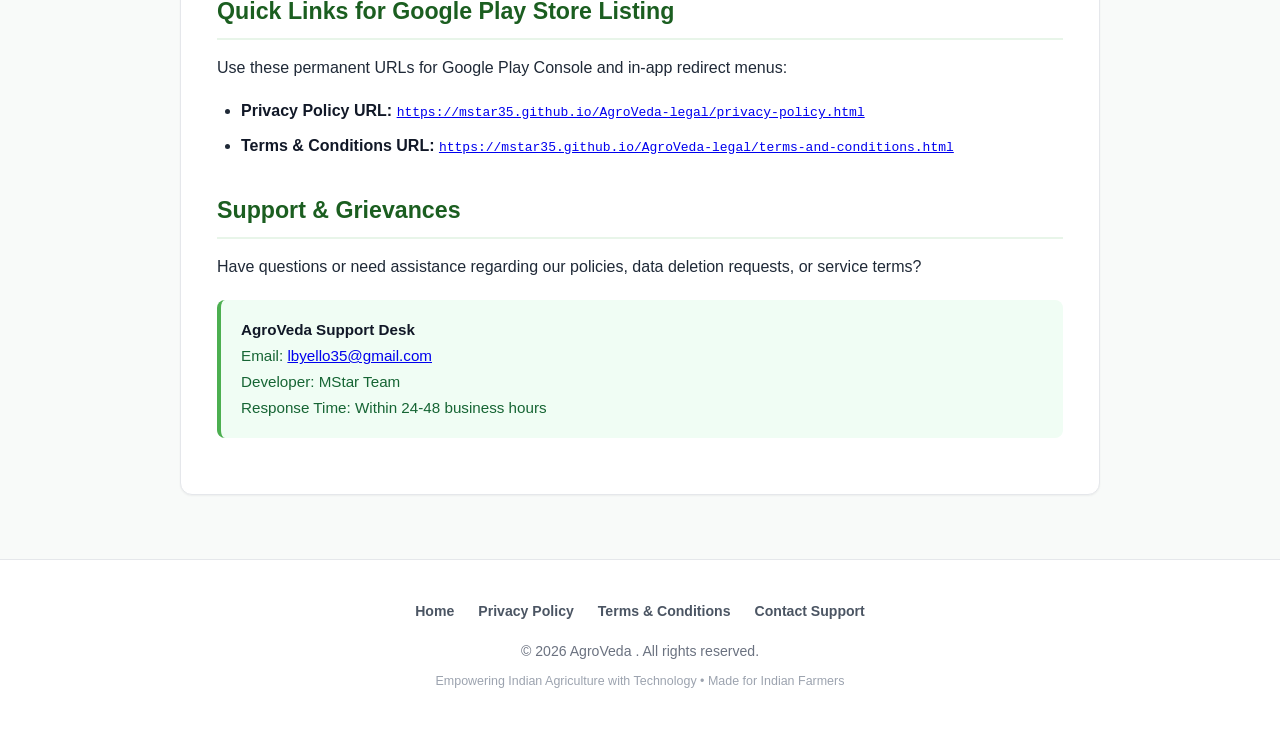
==== commit 8f8fbd02: "Update contact and data deletion email to lbyello35@gmail.com" ====
--- a/index.html
+++ b/index.html
@@ -103,7 +103,7 @@
       </p>
       <div class="callout callout-info">
         <strong>AgroVeda Support Desk</strong><br>
-        Email: <a href="mailto:agroveda.app@gmail.com">agroveda.app@gmail.com</a><br>
+        Email: <a href="mailto:lbyello35@gmail.com">lbyello35@gmail.com</a><br>
         Developer: MStar Team<br>
         Response Time: Within 24-48 business hours
       </div>
@@ -118,7 +118,7 @@
       <a href="index.html">Home</a>
       <a href="privacy-policy.html">Privacy Policy</a>
       <a href="terms-and-conditions.html">Terms & Conditions</a>
-      <a href="mailto:agroveda.app@gmail.com">Contact Support</a>
+      <a href="mailto:lbyello35@gmail.com">Contact Support</a>
     </div>
     <p>&copy; 2026 AgroVeda . All rights reserved.</p>
     <p style="font-size: 0.78rem; margin-top: 0.4rem; color: #9ca3af;">Empowering Indian Agriculture with Technology &bull; Made for Indian Farmers</p>
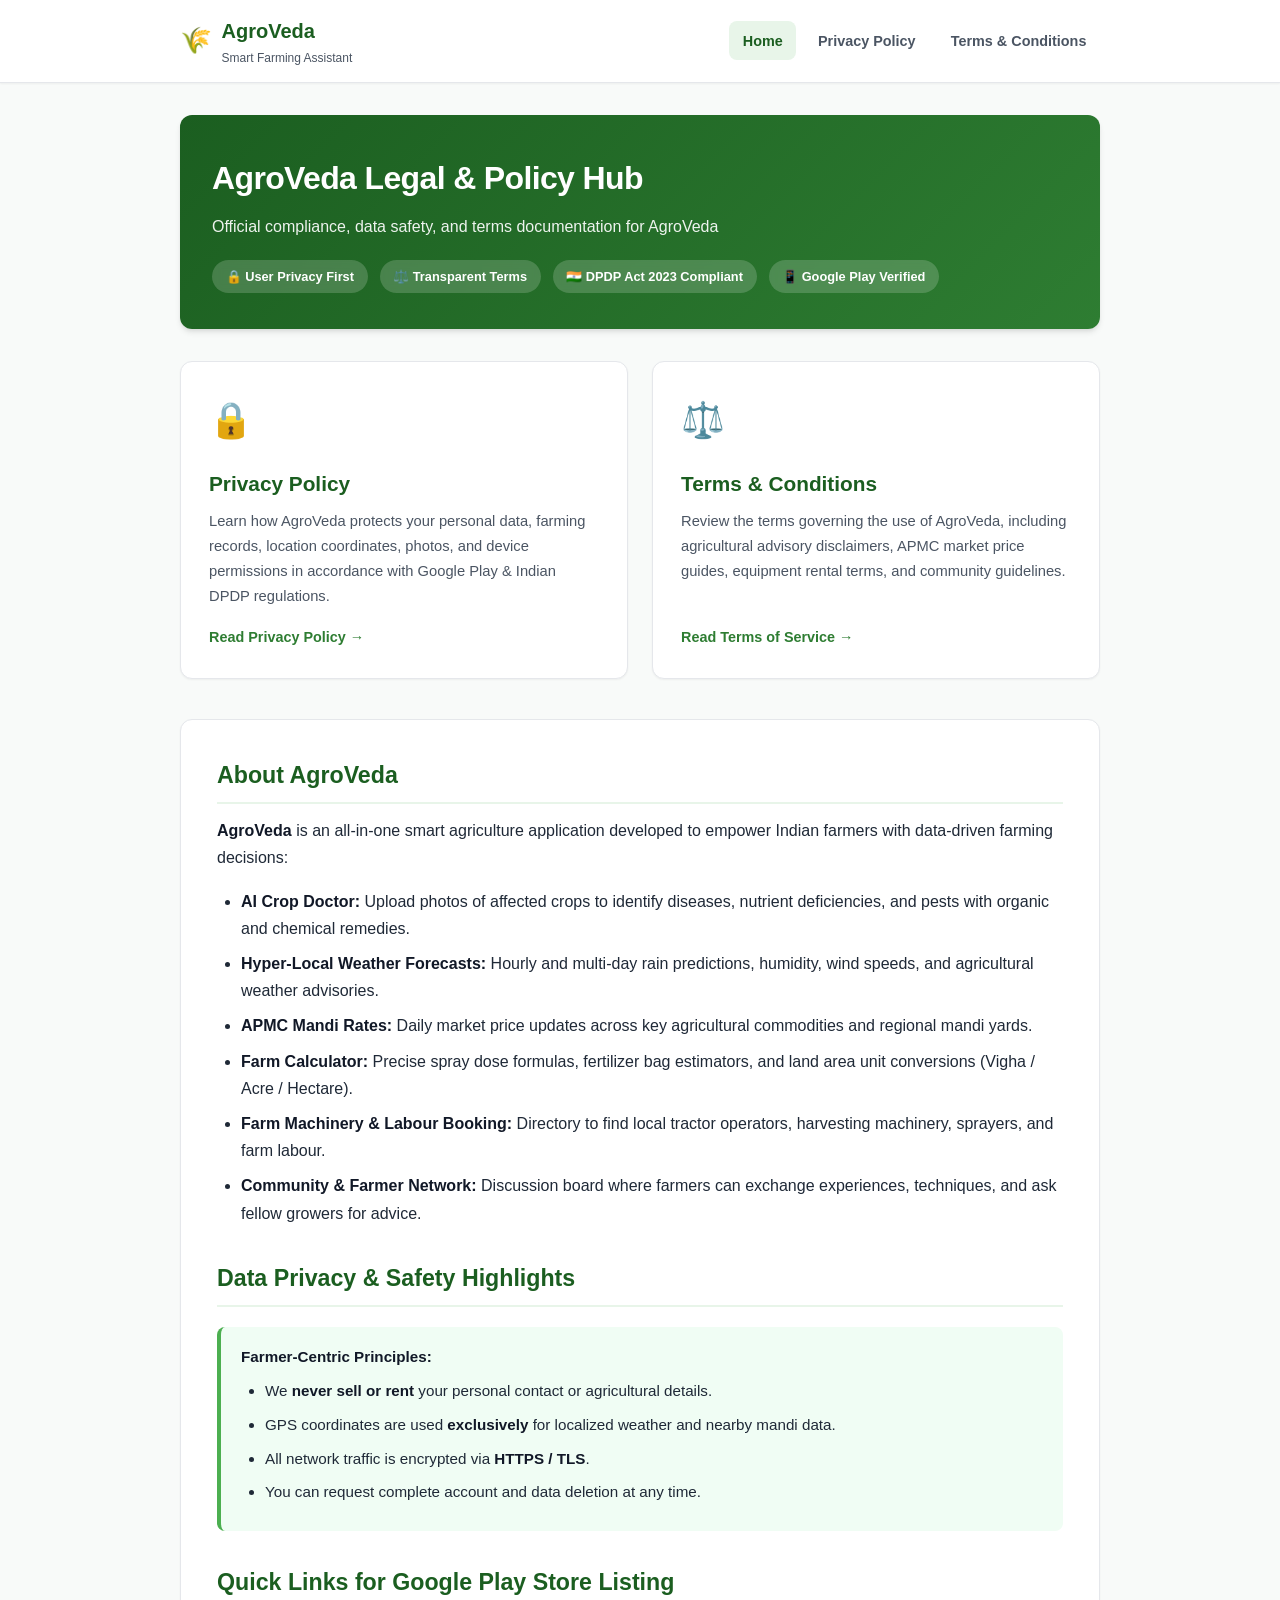
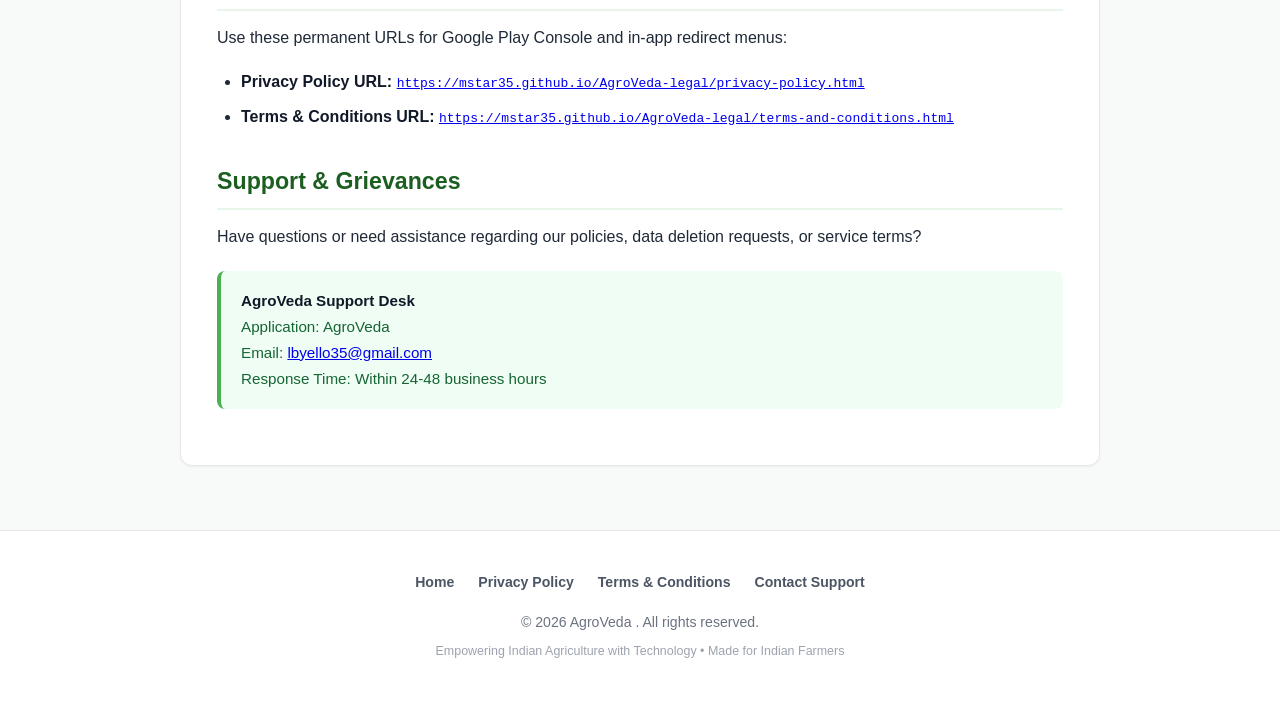
==== commit 1b2344e8: "Remove internal package IDs and developer credentials from legal pages" ====
--- a/index.html
+++ b/index.html
@@ -34,7 +34,7 @@
     <!-- Hero Card -->
     <section class="hero-card">
       <h1>AgroVeda Legal & Policy Hub</h1>
-      <p class="hero-subtitle">Official compliance, data safety, and terms documentation for AgroVeda  &bull; Application Package: <code>com.mstar.krushi_mitra</code></p>
+      <p class="hero-subtitle">Official compliance, data safety, and terms documentation for AgroVeda</p>
       <div class="badge-row">
         <span class="badge">🔒 User Privacy First</span>
         <span class="badge">⚖️ Transparent Terms</span>
@@ -103,8 +103,8 @@
       </p>
       <div class="callout callout-info">
         <strong>AgroVeda Support Desk</strong><br>
+        Application: AgroVeda<br>
         Email: <a href="mailto:lbyello35@gmail.com">lbyello35@gmail.com</a><br>
-        Developer: MStar Team<br>
         Response Time: Within 24-48 business hours
       </div>
 
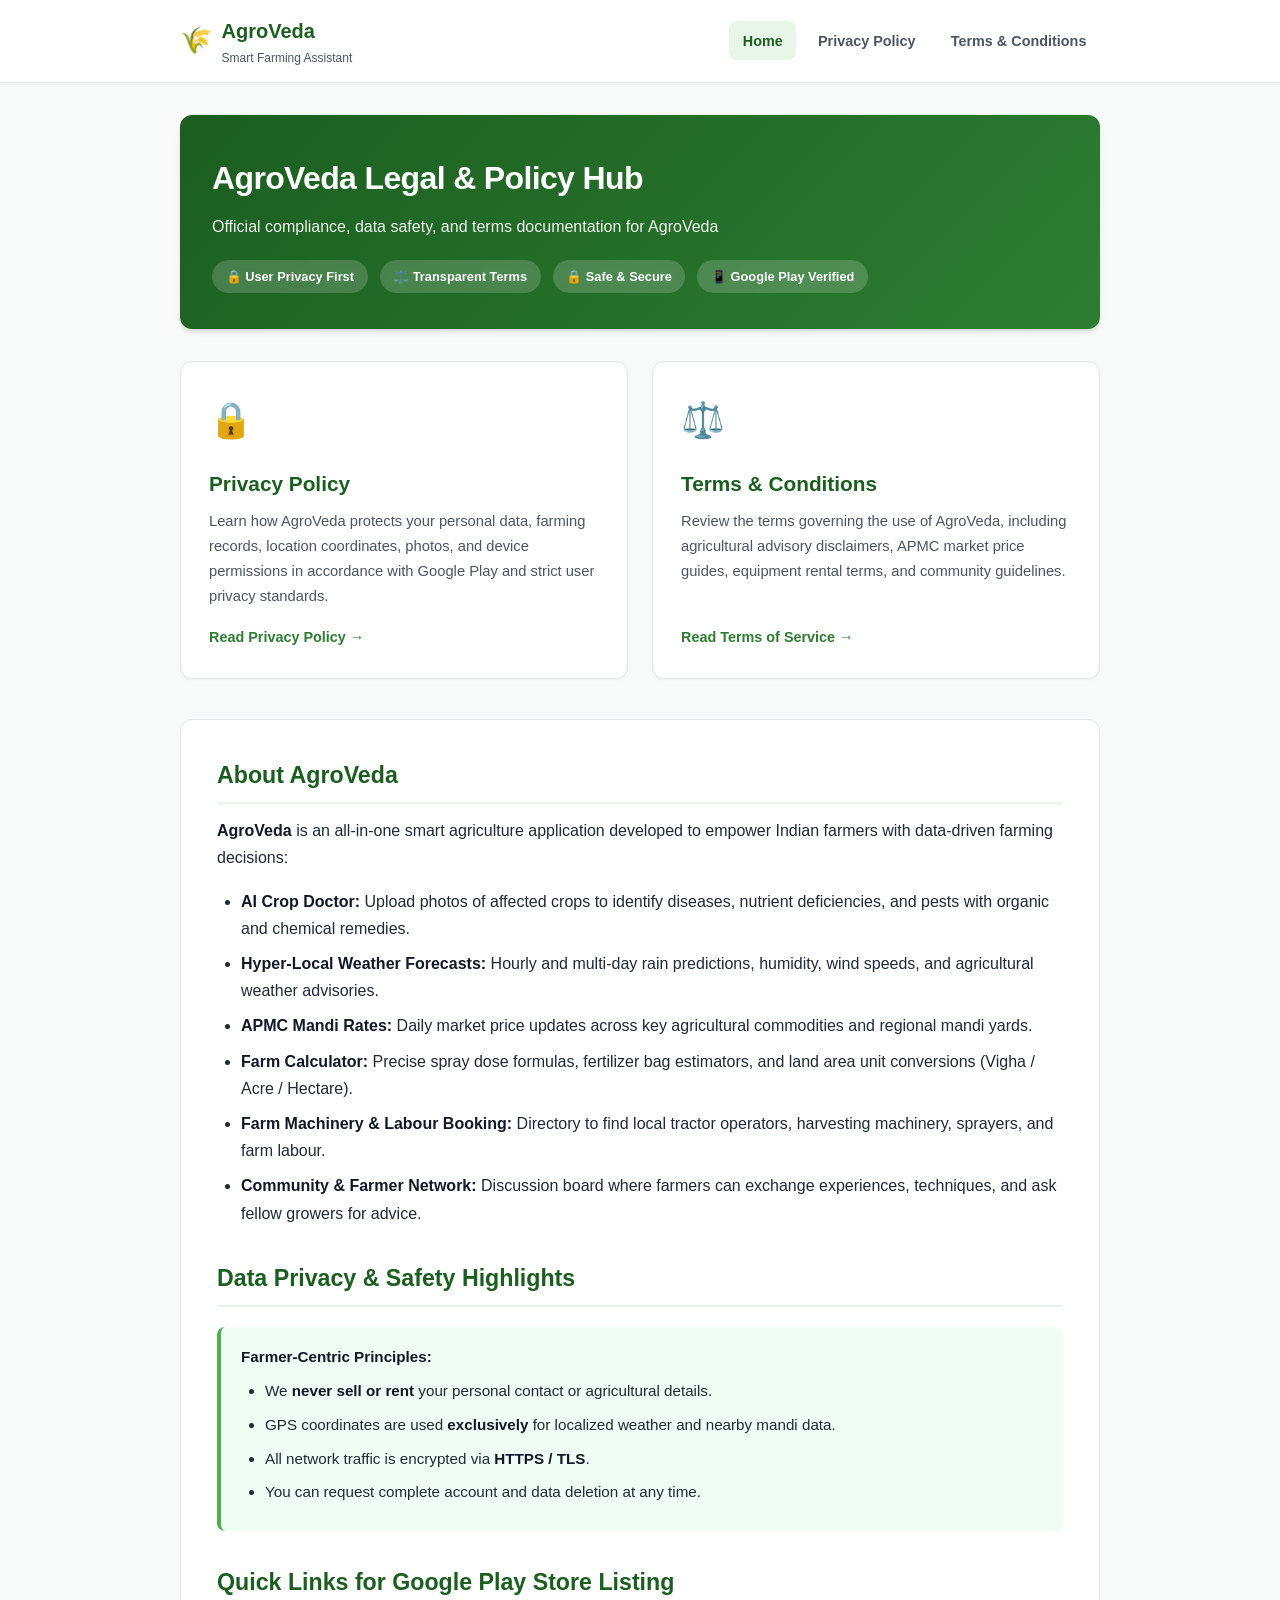
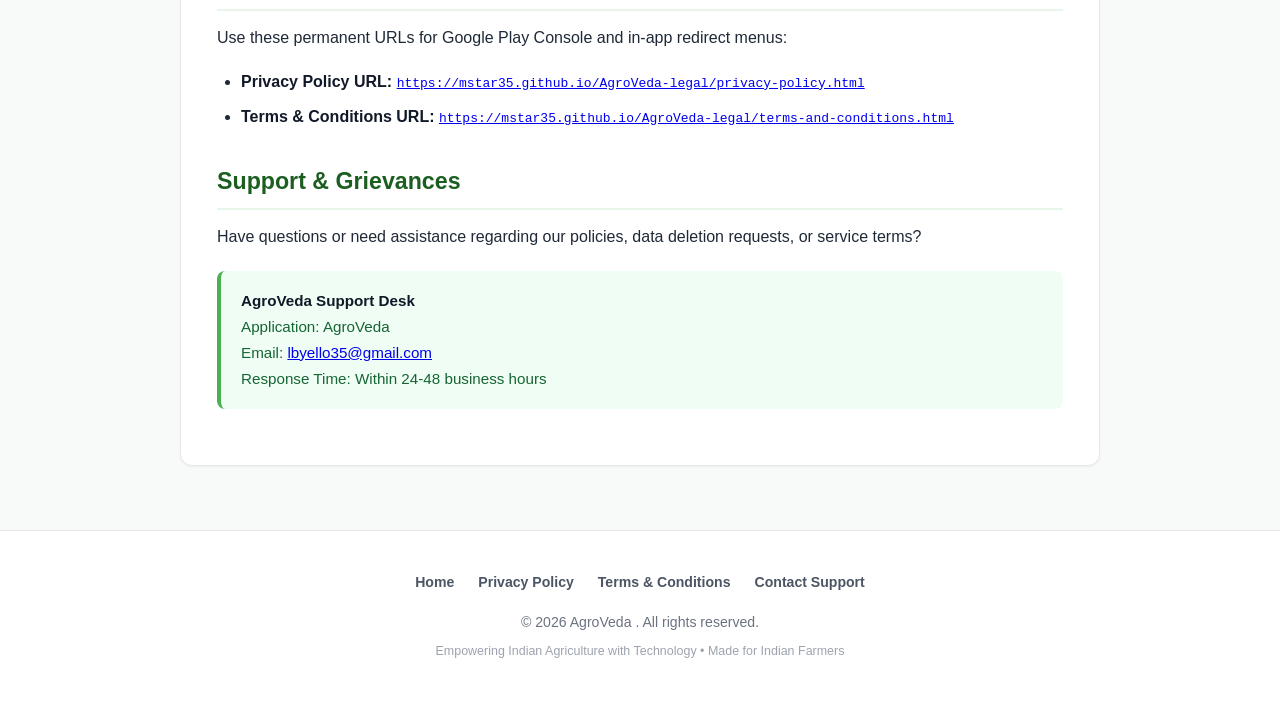
==== commit 69b5f2b1: "Remove DPDP Act legal jargon and replace with user-friendly privacy labels" ====
--- a/index.html
+++ b/index.html
@@ -38,7 +38,7 @@
       <div class="badge-row">
         <span class="badge">🔒 User Privacy First</span>
         <span class="badge">⚖️ Transparent Terms</span>
-        <span class="badge">🇮🇳 DPDP Act 2023 Compliant</span>
+        <span class="badge">🔒 Safe & Secure</span>
         <span class="badge">📱 Google Play Verified</span>
       </div>
     </section>
@@ -50,7 +50,7 @@
       <a href="privacy-policy.html" class="action-card">
         <div class="action-icon">🔒</div>
         <h3>Privacy Policy</h3>
-        <p>Learn how AgroVeda protects your personal data, farming records, location coordinates, photos, and device permissions in accordance with Google Play & Indian DPDP regulations.</p>
+        <p>Learn how AgroVeda protects your personal data, farming records, location coordinates, photos, and device permissions in accordance with Google Play and strict user privacy standards.</p>
         <span class="action-link-text">Read Privacy Policy &rarr;</span>
       </a>
 
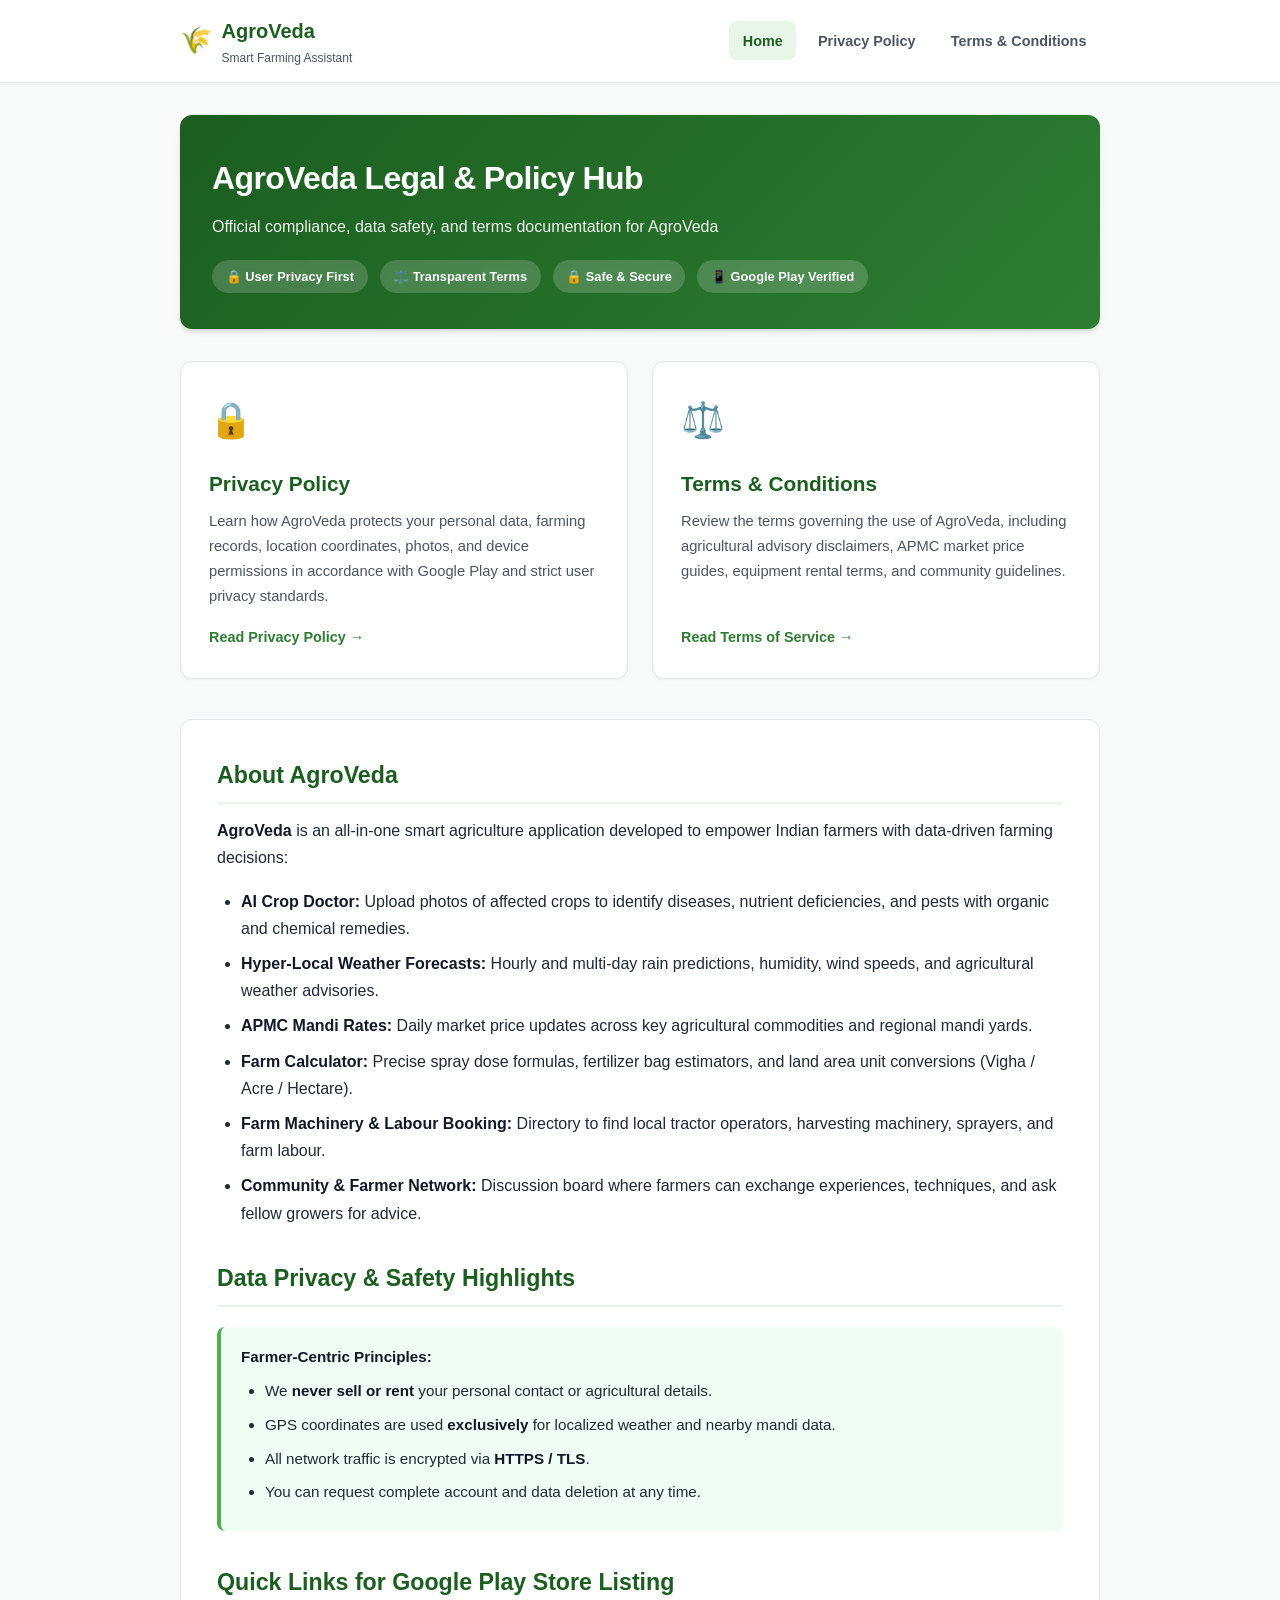
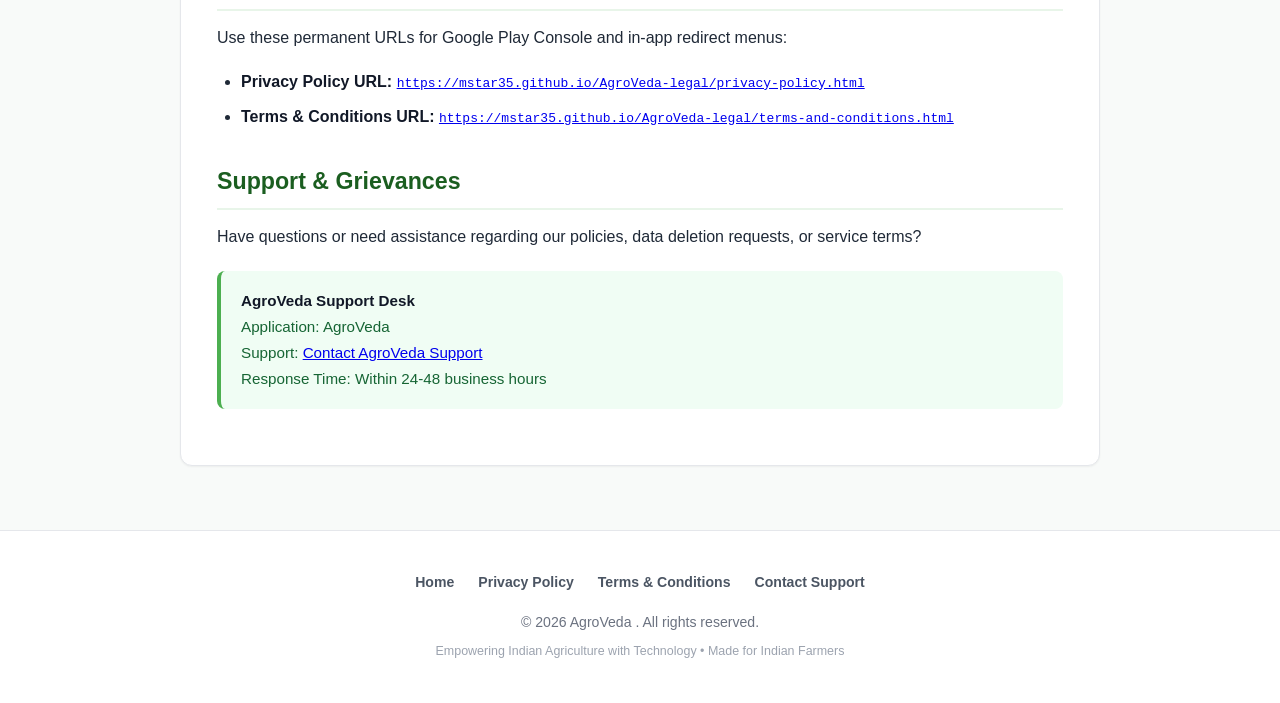
==== commit 08b26924: "Mask email address and remove phone numbers from legal pages" ====
--- a/index.html
+++ b/index.html
@@ -104,7 +104,7 @@
       <div class="callout callout-info">
         <strong>AgroVeda Support Desk</strong><br>
         Application: AgroVeda<br>
-        Email: <a href="mailto:lbyello35@gmail.com">lbyello35@gmail.com</a><br>
+        Support: <a href="mailto:lbyello35@gmail.com">Contact AgroVeda Support</a><br>
         Response Time: Within 24-48 business hours
       </div>
 
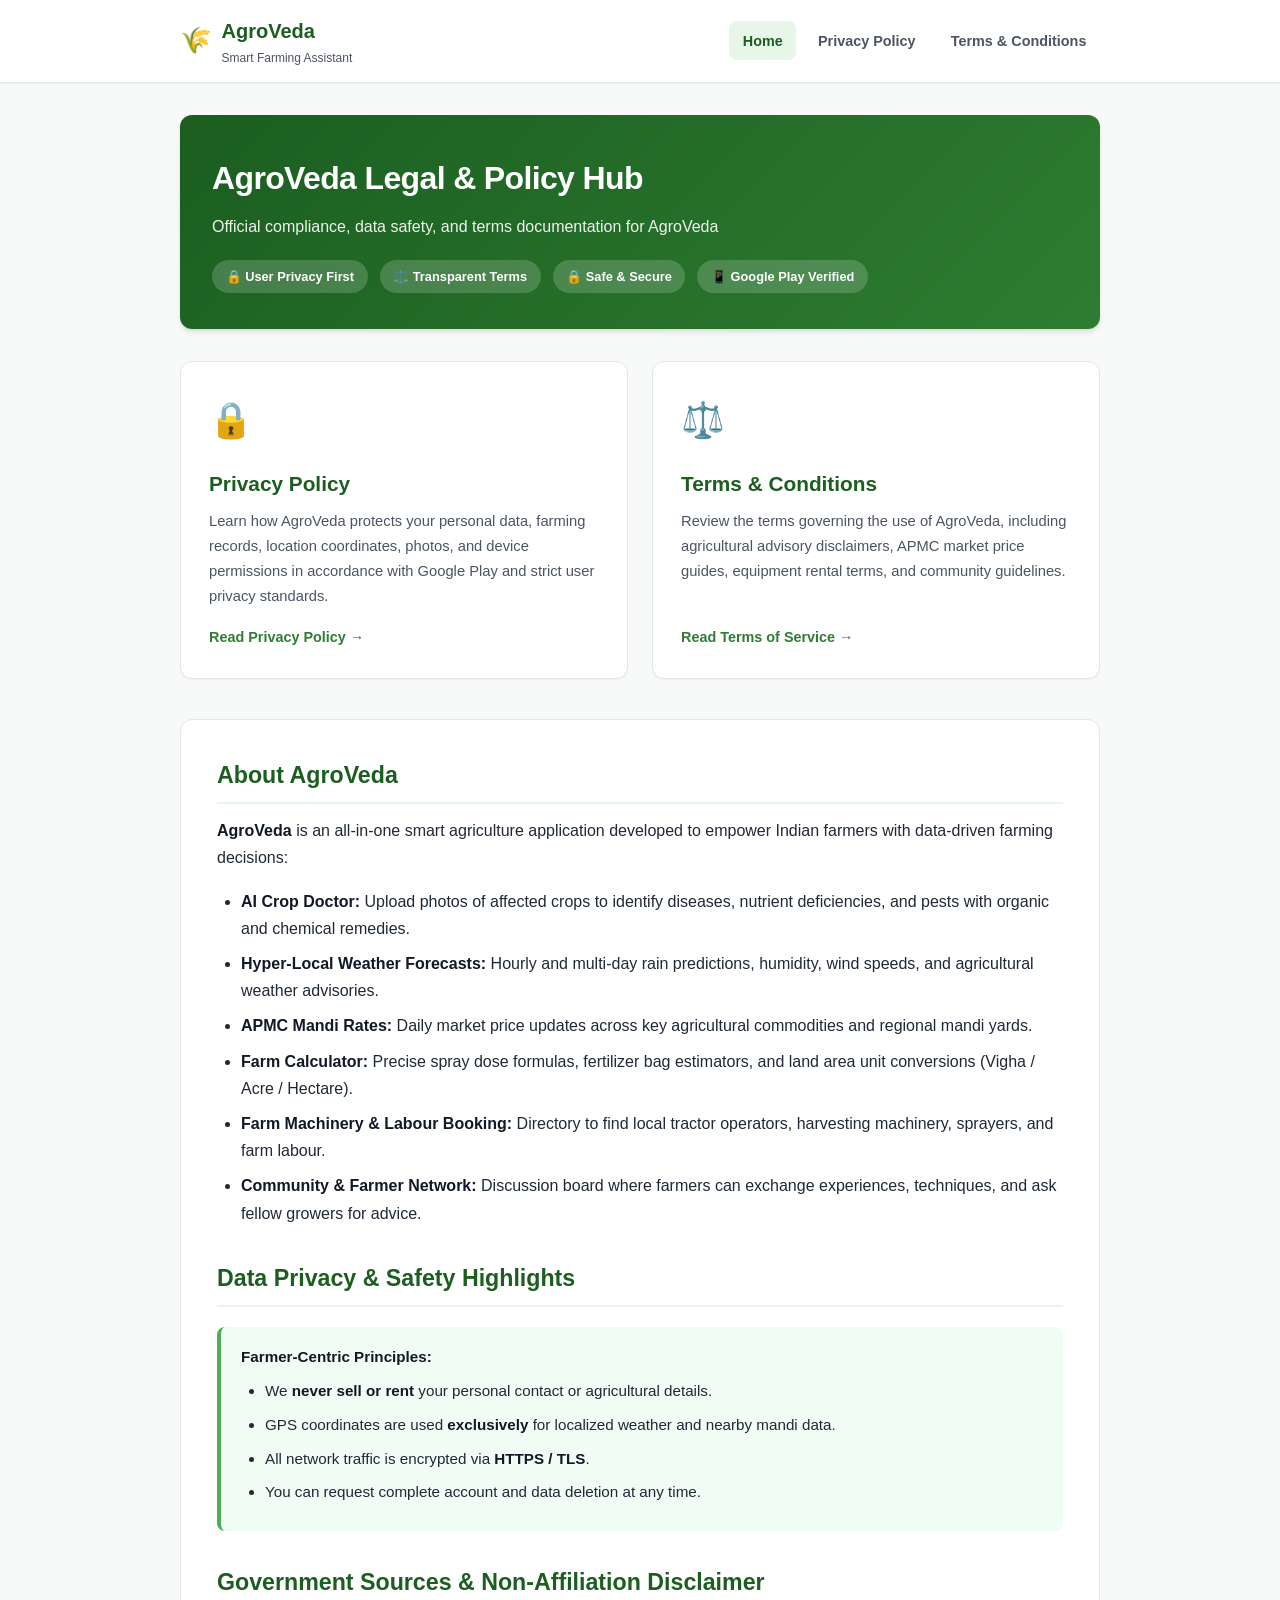
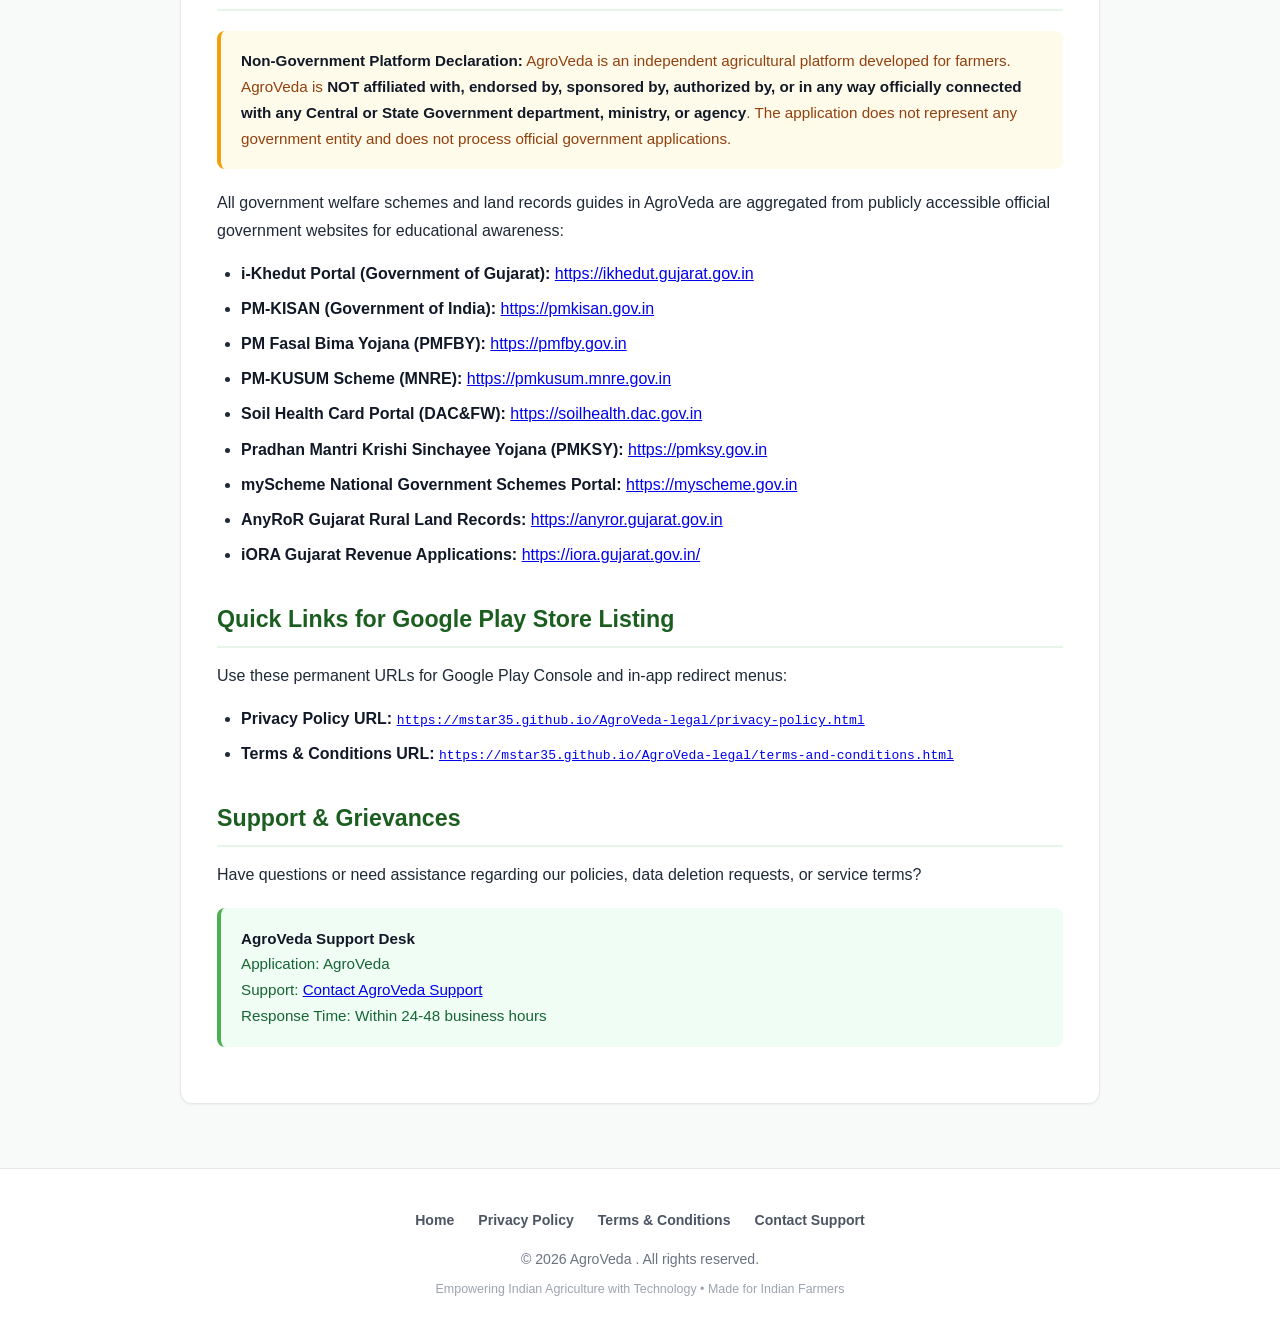
==== commit 6d35ee49: "Add government source and non-affiliation disclosures List official government scheme and land-recor" ====
--- a/index.html
+++ b/index.html
@@ -90,6 +90,23 @@
         </ul>
       </div>
 
+      <h2>Government Sources & Non-Affiliation Disclaimer</h2>
+      <div class="callout callout-warning">
+        <strong>Non-Government Platform Declaration:</strong> AgroVeda is an independent agricultural platform developed for farmers. AgroVeda is <strong>NOT affiliated with, endorsed by, sponsored by, authorized by, or in any way officially connected with any Central or State Government department, ministry, or agency</strong>. The application does not represent any government entity and does not process official government applications.
+      </div>
+      <p>All government welfare schemes and land records guides in AgroVeda are aggregated from publicly accessible official government websites for educational awareness:</p>
+      <ul>
+        <li><strong>i-Khedut Portal (Government of Gujarat):</strong> <a href="https://ikhedut.gujarat.gov.in" target="_blank" rel="noopener">https://ikhedut.gujarat.gov.in</a></li>
+        <li><strong>PM-KISAN (Government of India):</strong> <a href="https://pmkisan.gov.in" target="_blank" rel="noopener">https://pmkisan.gov.in</a></li>
+        <li><strong>PM Fasal Bima Yojana (PMFBY):</strong> <a href="https://pmfby.gov.in" target="_blank" rel="noopener">https://pmfby.gov.in</a></li>
+        <li><strong>PM-KUSUM Scheme (MNRE):</strong> <a href="https://pmkusum.mnre.gov.in" target="_blank" rel="noopener">https://pmkusum.mnre.gov.in</a></li>
+        <li><strong>Soil Health Card Portal (DAC&FW):</strong> <a href="https://soilhealth.dac.gov.in" target="_blank" rel="noopener">https://soilhealth.dac.gov.in</a></li>
+        <li><strong>Pradhan Mantri Krishi Sinchayee Yojana (PMKSY):</strong> <a href="https://pmksy.gov.in" target="_blank" rel="noopener">https://pmksy.gov.in</a></li>
+        <li><strong>myScheme National Government Schemes Portal:</strong> <a href="https://myscheme.gov.in" target="_blank" rel="noopener">https://myscheme.gov.in</a></li>
+        <li><strong>AnyRoR Gujarat Rural Land Records:</strong> <a href="https://anyror.gujarat.gov.in/LandRecordRural.aspx" target="_blank" rel="noopener">https://anyror.gujarat.gov.in</a></li>
+        <li><strong>iORA Gujarat Revenue Applications:</strong> <a href="https://iora.gujarat.gov.in/" target="_blank" rel="noopener">https://iora.gujarat.gov.in/</a></li>
+      </ul>
+
       <h2>Quick Links for Google Play Store Listing</h2>
       <p>Use these permanent URLs for Google Play Console and in-app redirect menus:</p>
       <ul>
